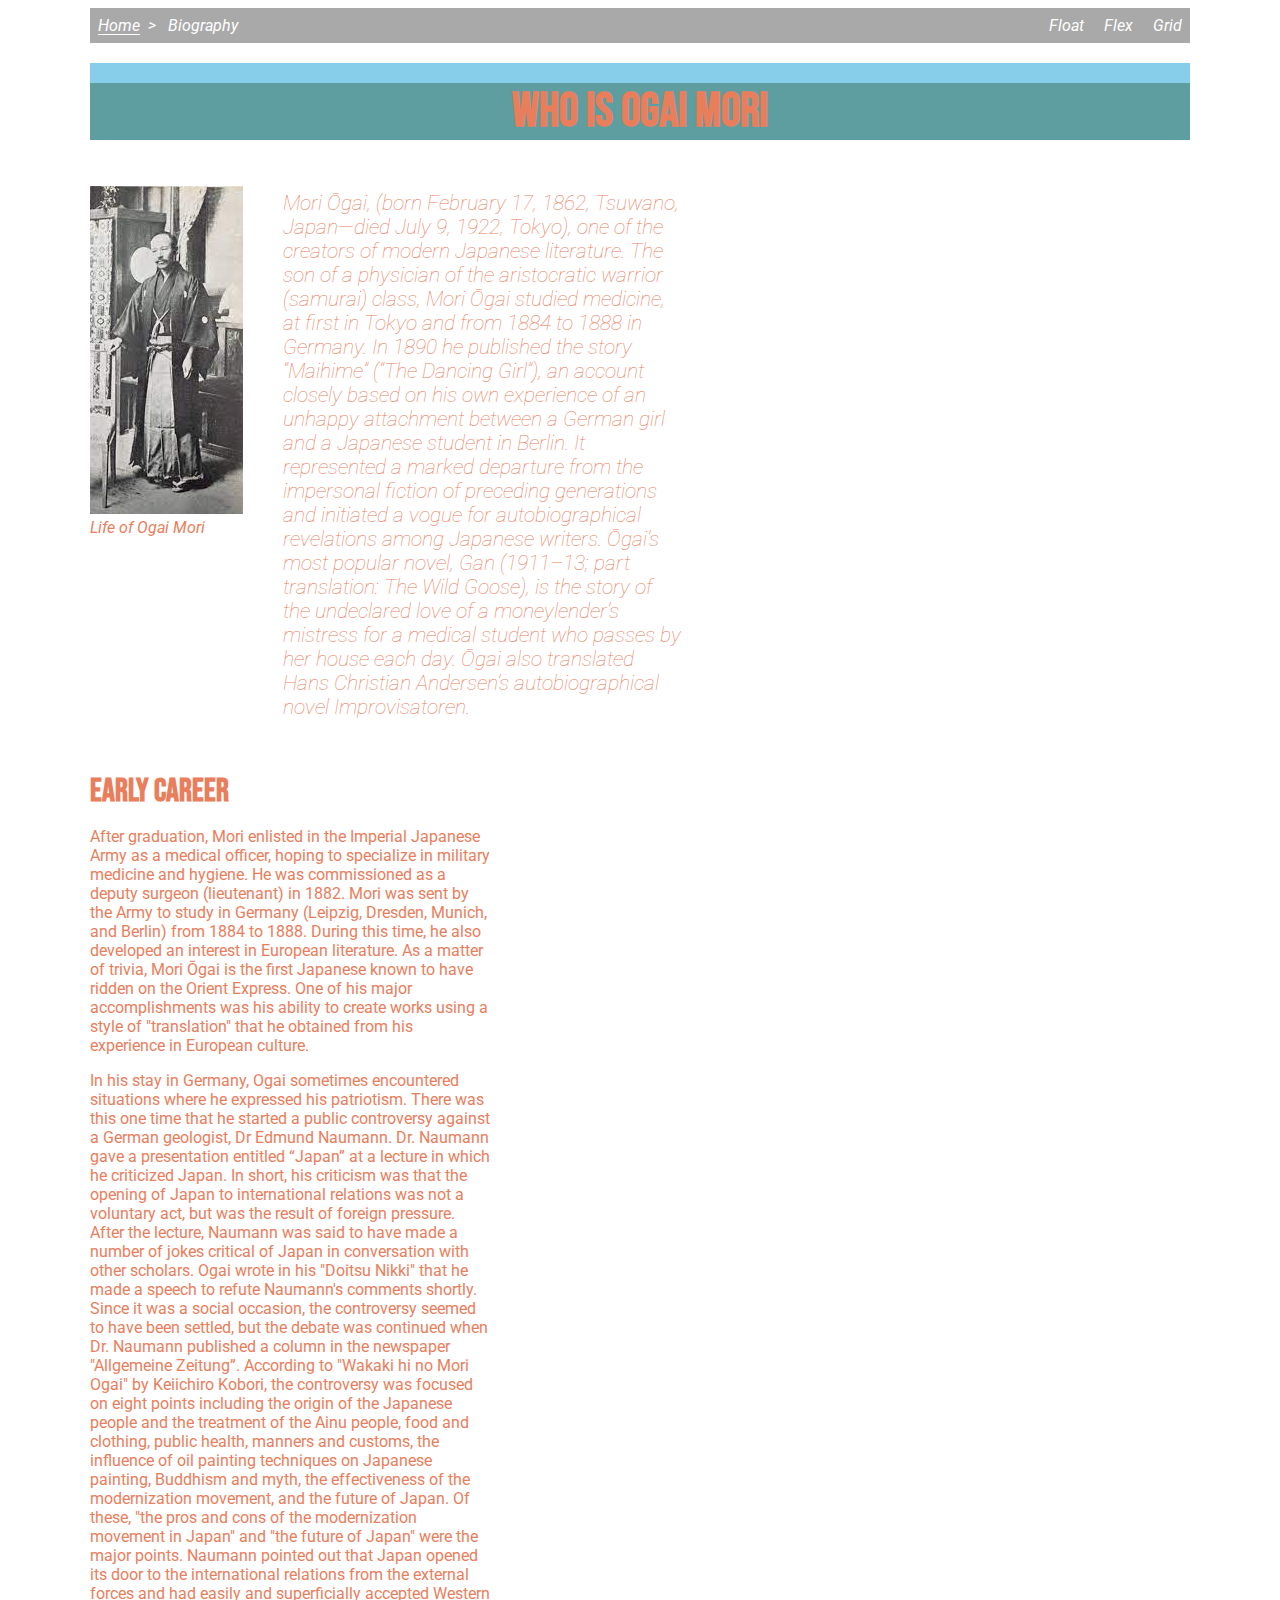
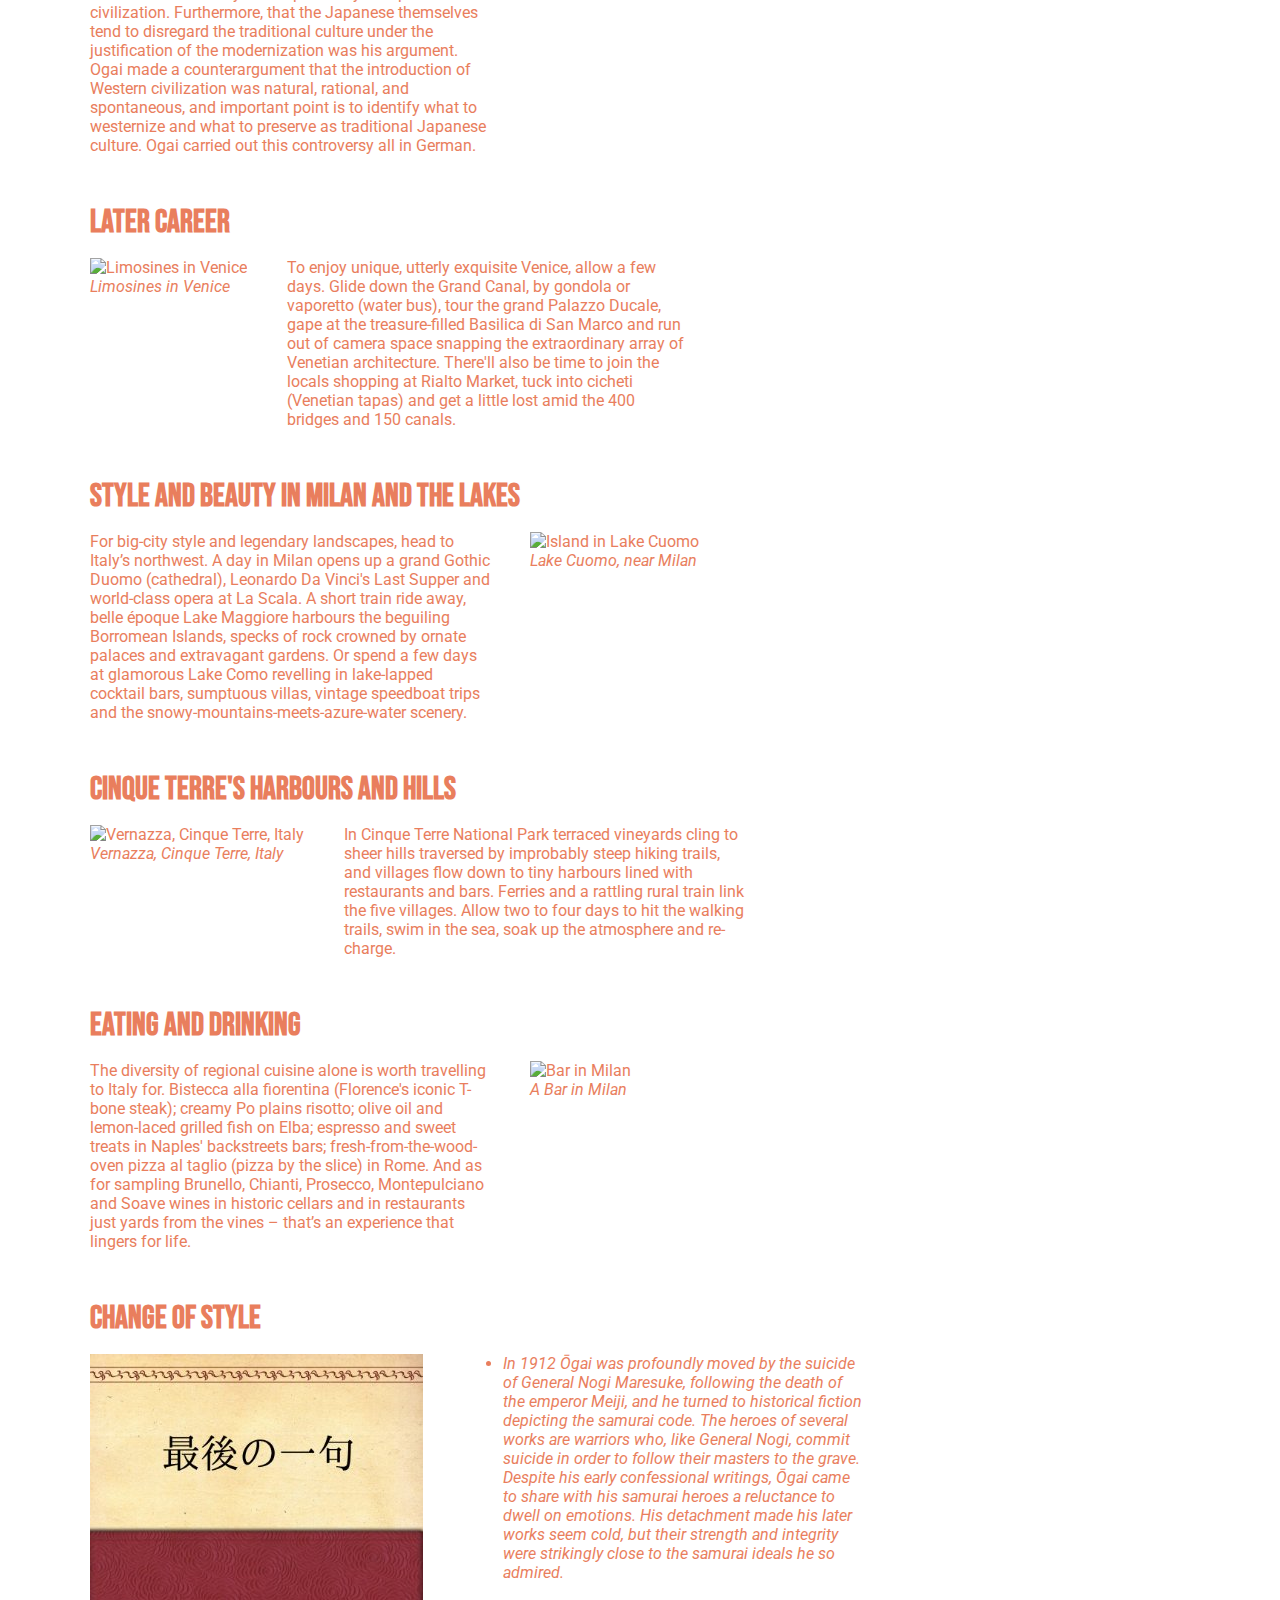
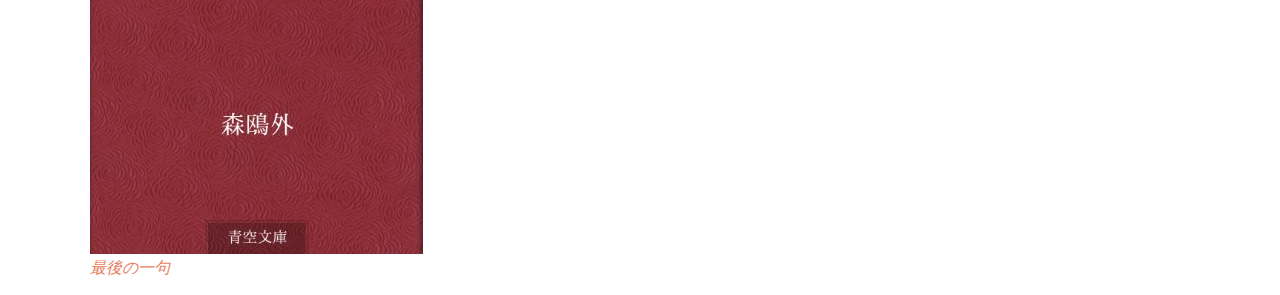
==== bio.html @ 58d96817 "1" ====
<!DOCTYPE html>
<html lang="en">
  <head>
    <meta charset="UTF-8" />
    <title>Ogai Mori Biography</title>
    <link
      href="https://fonts.googleapis.com/css2?family=Bebas+Neue&family=Roboto:ital,wght@0,300;0,700;1,100;1,300&display=swap"
      rel="stylesheet"
    />
    <link rel="stylesheet" href="bio.css" />
  </head>

  <body>
    <div class="content-wrapper">
      <nav class="navbar" role="navigation" aria-label="main menu">
        <ol
          class="breadcrumbs"
          role="breadcrumb"
          aria-label="breadcrumb navigation"
        >
          <li><a href="index.html">Home</a></li>
          <li>Biography</li>
        </ol>

        <ul class="main_nav" role="main_nav" aria-label="main navigation">
          <li><a href="float.html">Float</a></li>
          <li><a href="bio.html">Flex</a></li>
          <li><a href="grid.html">Grid</a></li>
        </ul>
      </nav>

      <header>
        <h1>Who is Ogai Mori</h1>
      </header>

      <main>
        <!-- this is the main content of the article -->
        <section class="intro" role="intro" aria-label="Introduction">
          <figure>
            <img
              class="sectionImage"
              src="images.jpg"
              alt="Life of Ogai Mori"
            />
            <figcaption>Life of Ogai Mori</figcaption>
          </figure>
          <div class="text">
            <p>
              Mori Ōgai, (born February 17, 1862, Tsuwano, Japan—died July 9, 1922, Tokyo), one of the creators of modern Japanese literature.
              The son of a physician of the aristocratic warrior (samurai) class, Mori Ōgai studied medicine, at first in Tokyo and from 1884
              to 1888 in Germany. In 1890 he published the story “Maihime” (“The Dancing Girl”), an account closely based on his own experience
              of an unhappy attachment between a German girl and a Japanese student in Berlin. It represented a marked departure from the 
              impersonal fiction of preceding generations and initiated a vogue for autobiographical revelations among Japanese writers. Ōgai’s 
              most popular novel, Gan (1911–13; part translation: The Wild Goose), is the story of the undeclared love of a moneylender’s 
              mistress for a medical student who passes by her house each day. Ōgai also translated Hans Christian Andersen’s autobiographical
              novel Improvisatoren.
            </p>
          </div>
        </section>
        <section class="early">
          <h3>Early Career</h3>
          <div class="text">
            
            <p>
              After graduation, Mori enlisted in the Imperial Japanese Army as a medical officer, hoping to specialize in military medicine and 
              hygiene. He was commissioned as a deputy surgeon (lieutenant) in 1882. Mori was sent by the Army to study in Germany (Leipzig, 
              Dresden, Munich, and Berlin) from 1884 to 1888. During this time, he also developed an interest in European literature. As a matter 
              of trivia, Mori Ōgai is the first Japanese known to have ridden on the Orient Express. One of his major accomplishments was his ability 
              to create works using a style of "translation" that he obtained from his experience in European culture.
            </p>

            <p>
              In his stay in Germany, Ogai sometimes encountered situations where he expressed his patriotism. There was this one time that he started 
              a public controversy against a German geologist, Dr Edmund Naumann. Dr. Naumann gave a presentation entitled “Japan” at a lecture in which 
              he criticized Japan. In short, his criticism was that the opening of Japan to international relations was not a voluntary act, but was the 
              result of foreign pressure. After the lecture, Naumann was said to have made a number of jokes critical of Japan in conversation with other 
              scholars. Ogai wrote in his "Doitsu Nikki" that he made a speech to refute Naumann's comments shortly. Since it was a social occasion, the 
              controversy seemed to have been settled, but the debate was continued when Dr. Naumann published a column in the newspaper "Allgemeine Zeitung”. 
              According to "Wakaki hi no Mori Ogai" by Keiichiro Kobori, the controversy was focused on eight points including the origin of the Japanese 
              people and the treatment of the Ainu people, food and clothing, public health, manners and customs, the influence of oil painting techniques 
              on Japanese painting, Buddhism and myth, the effectiveness of the modernization movement, and the future of Japan. Of these, "the pros and cons
              of the modernization movement in Japan" and "the future of Japan" were the major points. Naumann pointed out that Japan opened its door to the 
              international relations from the external forces and had easily and superficially accepted Western civilization. Furthermore, that the Japanese 
              themselves tend to disregard the traditional culture under the justification of the modernization was his argument. Ogai made a counterargument 
              that the introduction of Western civilization was natural, rational, and spontaneous, and important point is to identify what to westernize and 
              what to preserve as traditional Japanese culture. Ogai carried out this controversy all in German.
            </p>
          </div>
        </section>
        <section class="later">
          <h3>Later Career</h3>
          <figure>
            <img src="images/IMG_1944.jpg" alt="Limosines in Venice" />
            <figcaption>Limosines in Venice</figcaption>
          </figure>
          <div class="text">
            <p>
              To enjoy unique, utterly exquisite Venice, allow a few days. Glide
              down the Grand Canal, by gondola or vaporetto (water bus), tour
              the grand Palazzo Ducale, gape at the treasure-filled Basilica di
              San Marco and run out of camera space snapping the extraordinary
              array of Venetian architecture. There'll also be time to join the
              locals shopping at Rialto Market, tuck into cicheti (Venetian
              tapas) and get a little lost amid the 400 bridges and 150 canals.
            </p>
          </div>
        </section>
        <section class="milan">
          <h3>Style and beauty in Milan and the Lakes</h3>
          <div class="text">
            <p>
              For big-city style and legendary landscapes, head to Italy’s
              northwest. A day in Milan opens up a grand Gothic Duomo
              (cathedral), Leonardo Da Vinci's Last Supper and world-class opera
              at La Scala. A short train ride away, belle époque Lake Maggiore
              harbours the beguiling Borromean Islands, specks of rock crowned
              by ornate palaces and extravagant gardens. Or spend a few days at
              glamorous Lake Como revelling in lake-lapped cocktail bars,
              sumptuous villas, vintage speedboat trips and the
              snowy-mountains-meets-azure-water scenery.
            </p>
          </div>
          <figure>
            <img src="images/IMG_0299.jpg" alt="Island in Lake Cuomo" />
            <figcaption>Lake Cuomo, near Milan</figcaption>
          </figure>
        </section>
        <section class="cinqueterre">
          <h3>Cinque Terre's harbours and hills</h3>
          <figure>
            <img
              src="images/IMG_0920.jpg"
              alt="Vernazza, Cinque Terre, Italy"
            />
            <figcaption>Vernazza, Cinque Terre, Italy</figcaption>
          </figure>
          <div class="text">
            <p>
              In Cinque Terre National Park terraced vineyards cling to sheer
              hills traversed by improbably steep hiking trails, and villages
              flow down to tiny harbours lined with restaurants and bars.
              Ferries and a rattling rural train link the five villages. Allow
              two to four days to hit the walking trails, swim in the sea, soak
              up the atmosphere and re-charge.
            </p>
          </div>
        </section>
        <section class="eatdrink">
          <h3>Eating and drinking</h3>
          <div class="text">
            <p>
              The diversity of regional cuisine alone is worth travelling to
              Italy for. Bistecca alla fiorentina (Florence's iconic T-bone
              steak); creamy Po plains risotto; olive oil and lemon-laced
              grilled fish on Elba; espresso and sweet treats in Naples'
              backstreets bars; fresh-from-the-wood-oven pizza al taglio (pizza
              by the slice) in Rome. And as for sampling Brunello, Chianti,
              Prosecco, Montepulciano and Soave wines in historic cellars and in
              restaurants just yards from the vines – that’s an experience that
              lingers for life.
            </p>
          </div>
          <figure>
            <img src="images/IMG_0519.jpg" alt="Bar in Milan" />
            <figcaption>A Bar in Milan</figcaption>
          </figure>
        </section>
        <section class="tips">
          <h3>Change of Style</h3>
          <figure>
            <img
              src="51R4cmegovL.jpg"
              alt="最後の一句"
            />
            <figcaption>最後の一句</figcaption>
          </figure>
          <div class="text">
            <ul>
              <li>
                In 1912 Ōgai was profoundly moved by the suicide of General Nogi
                Maresuke, following the death of the emperor Meiji, and he turned 
                to historical fiction depicting the samurai code. The heroes of 
                several works are warriors who, like General Nogi, commit suicide 
                in order to follow their masters to the grave. Despite his early 
                confessional writings, Ōgai came to share with his samurai heroes 
                a reluctance to dwell on emotions. His detachment made his later 
                works seem cold, but their strength and integrity were strikingly 
                close to the samurai ideals he so admired.
              </li>
            </ul>
          </div>
        </section>
      </main>
  
    </div>
  </body>
</html>
---- bio.css ----
body {
    color: hsl(14, 76%, 64%);
    font-size: 16px;
    font-family: "Roboto", sans-serif;
    font-style: light;
  }
  
  .content-wrapper {
    margin-right: auto;
    margin-left: auto;
    max-width: 1100px;
  }
  
  /* Top navigation bar */
  
  .navbar {
    display: block;
    width: 100%;
    padding: 0;
    background-color: darkgray;
    text-align: right;
  }
  
  /* Breadcrumb Menu */
  
  .breadcrumbs {
    color: white;
    font-style: italic;
    display: inline-block;
    float: left;
    padding: 0;
    margin-left: 0.5rem;
    margin-top: 0.5rem;
    margin-bottom: 0.5rem;
  }
  
  .breadcrumbs li {
    display: inline-block;
  }
  
  .breadcrumbs li::after {
    content: ">";
    padding: 0 0.5em;
  }
  
  .breadcrumbs li:last-child::after {
    content: "";
  }
  
  .breadcrumbs a {
    color: white;
    text-underline-offset: 3px;
  }
  
  .breadcrumbs a:hover {
    text-decoration: underline;
    text-decoration-color: yellow;
    text-decoration-thickness: 1.1em;
    text-underline-offset: -0.9em;
    text-decoration-skip-ink: none;
  }
  
  /* main navigation menu */
  
  .main_nav {
    padding: 0;
    margin-top: 0.5rem;
    margin-bottom: 0.5rem;
  }
  
  .main_nav li {
    display: inline-block;
    margin: 0.5rem;
  }
  
  .main_nav a {
    text-decoration: none;
    color: white;
  }
  
  .main_nav a:hover {
    text-decoration: underline;
    text-decoration-color: orange;
    text-decoration-thickness: 3px;
    text-underline-offset: 6px;
  }
  
  header {
    clear: both;
    text-align: center;
    display: block;
    width: 100%;
    float: left;
    margin-bottom: 30px;
    background-color: skyblue;
    display: flex;
    flex-direction: column;
  }
  
  h1 {
    /*Heading for the entire article*/
    background-color: cadetblue;
    font-size: 3rem;
    font-family: "Bebas Neue", sans-serif;
    margin: 0;
    margin-top: 20px;
  }
  
  .byline {
    background-color: seagreen;
    font-family: "Bebas Neue", sans-serif;
    font-size: 1.2rem;
  }
  
  .author {
    display: inline;
  }
  
  .author-title {
    display: inline;
  }
  
  .byline .separator {
    display: inline;
  }
  
  main {
  }
  
  section {
    clear: both;
  }
  
  h3 {
    font-family: "Bebas Neue", sans-serif;
    font-size: 2rem;
    display: block;
    float: left;
    width: 100%;
    margin-bottom: 0px;
  }
  
  figure {
    float: left;
    display: inline-block;
    margin-left: 0;
  }
  
  img {
  }
  
  figcaption {
    font-style: italic;
  }
  
  .text {
    max-width: 400px;
    float: left;
    display: inline-block;
  }
  
  .intro p {
    font-weight: 100;
    font-style: italic;
    font-size: 1.3em;
  }
  
  .early .text {
    margin-right: 40px;
  }
  
  .milan .text {
    margin-right: 40px;
  }
  
  .eatdrink .text {
    margin-right: 40px;
  }
  
  ul {
    font-style: italic;
  }
  
  li {
    margin-bottom: 20px;
  }
  
  footer {
    background-color: lightgray;
    color: white;
    clear: both;
    text-align: center;
    padding-top: 0.5rem;
    padding-bottom: 0.5rem;
  }
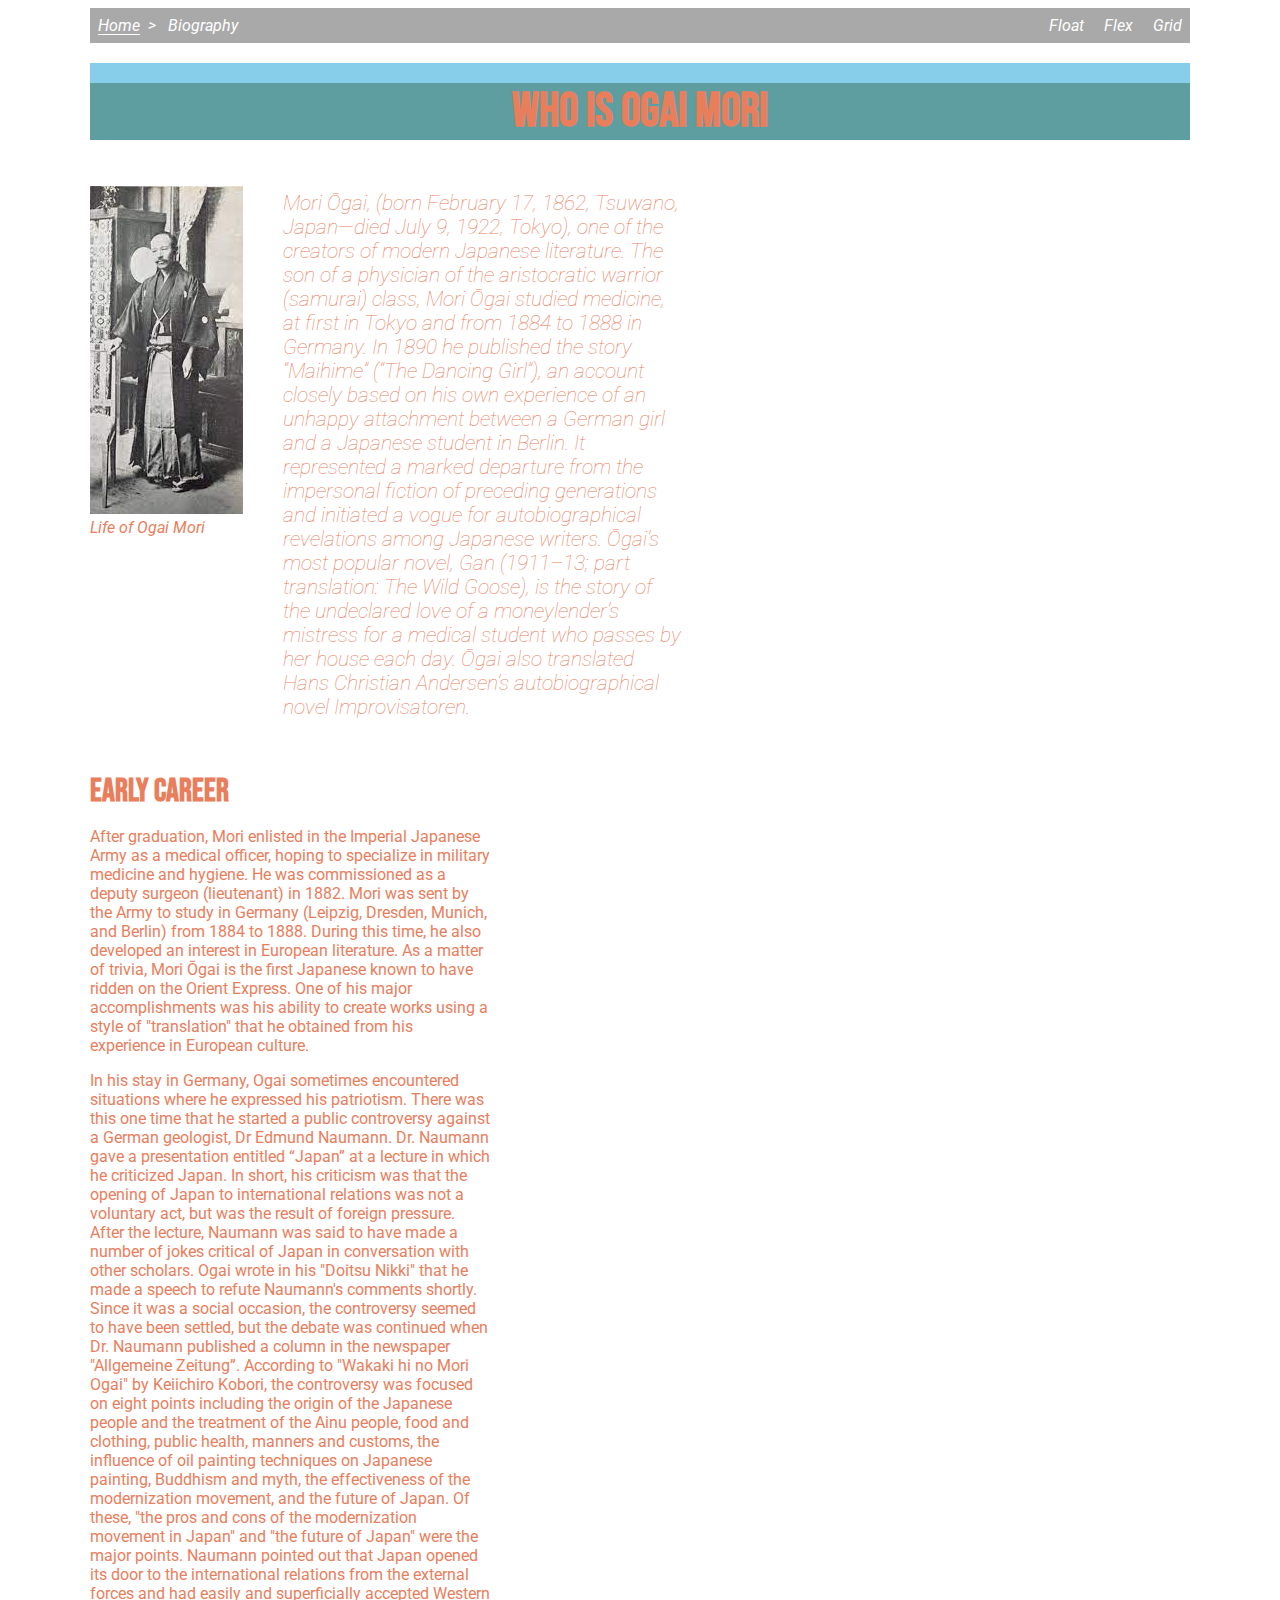
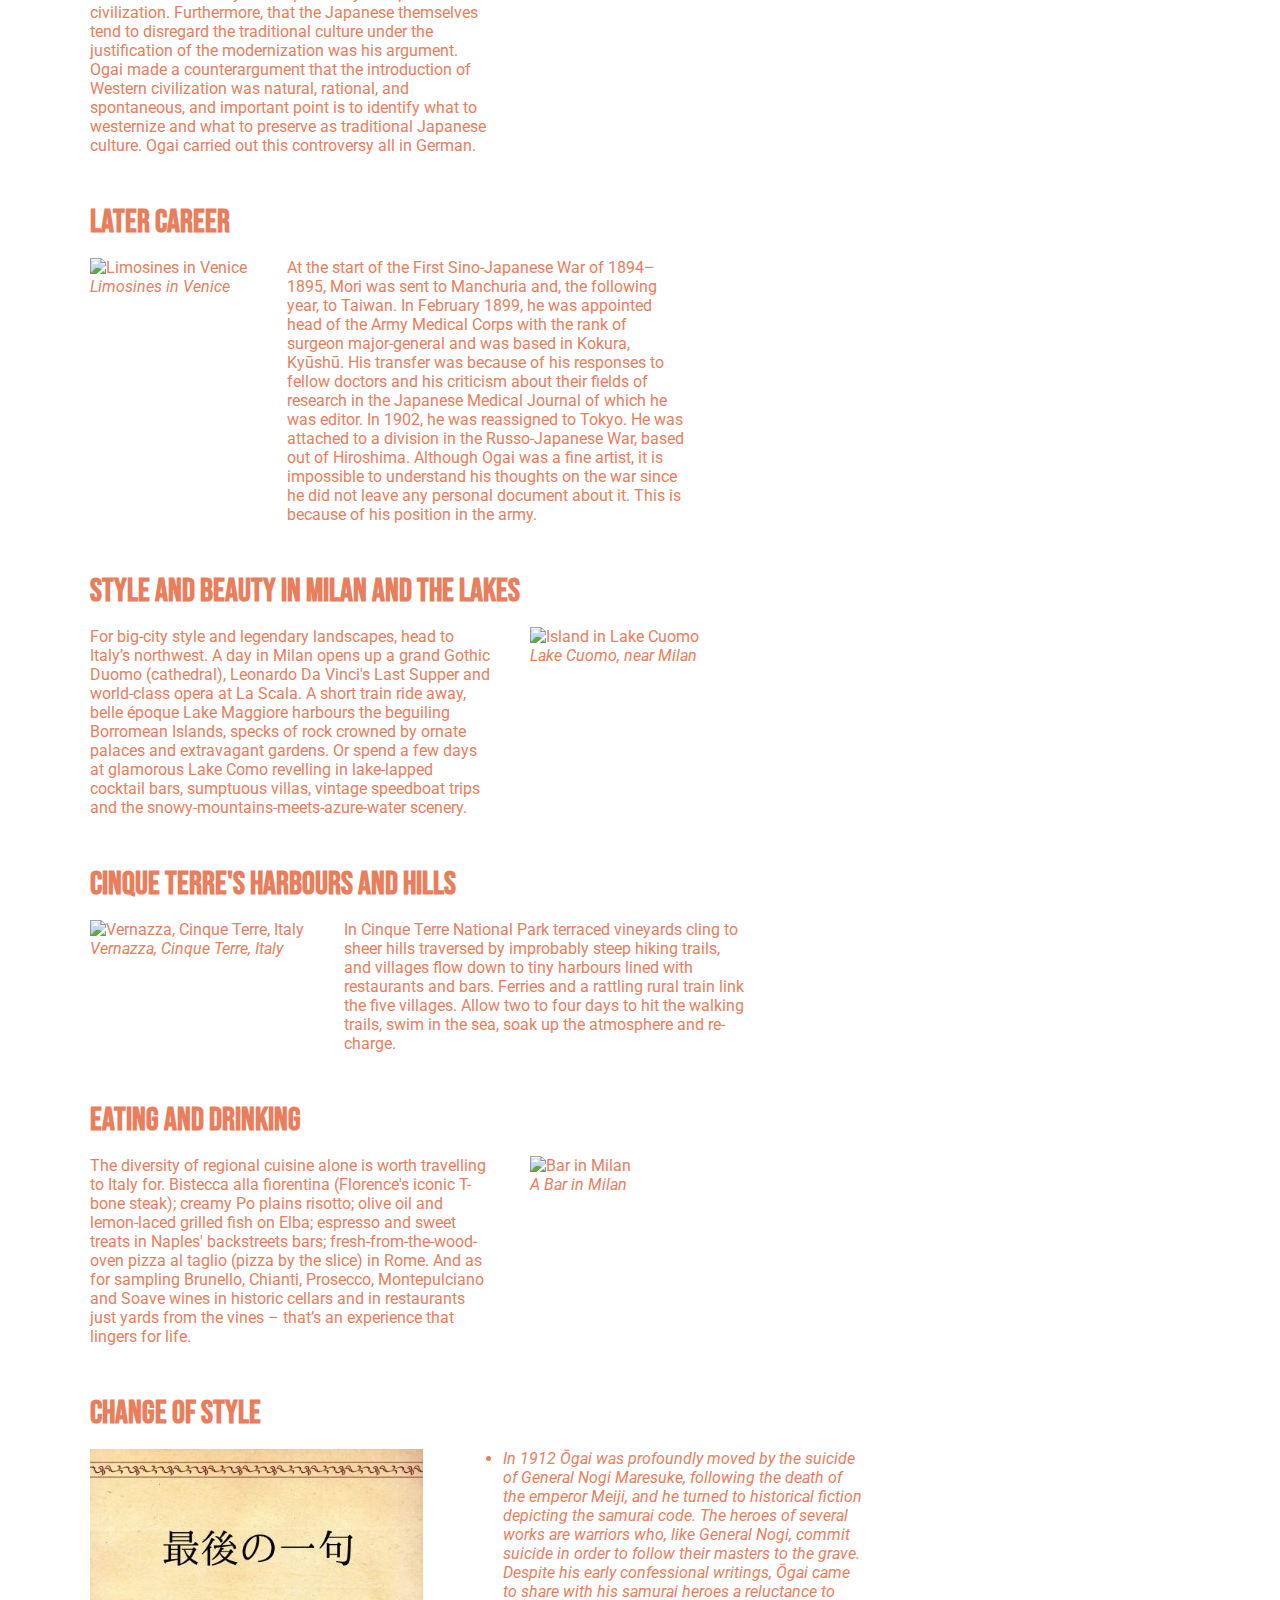
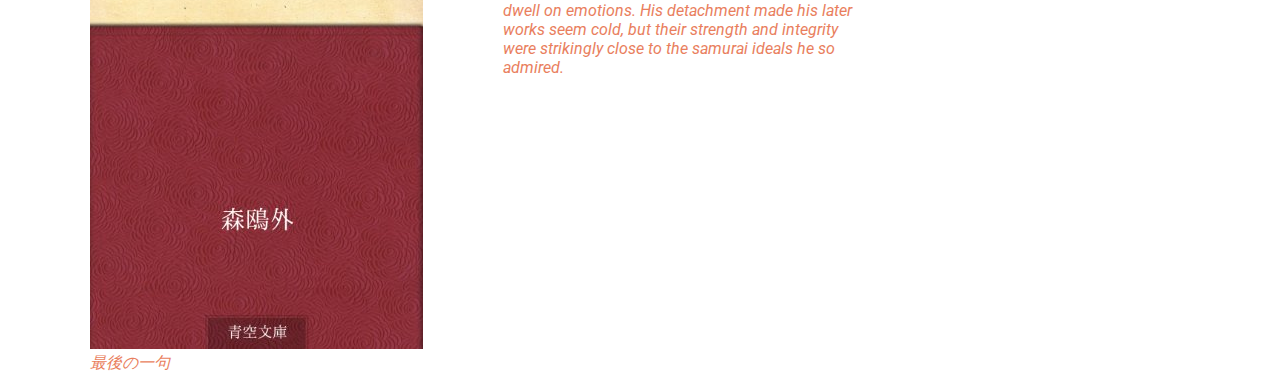
==== commit 1c57bbe2: "11" ====
--- a/bio.html
+++ b/bio.html
@@ -95,13 +95,12 @@
           </figure>
           <div class="text">
             <p>
-              To enjoy unique, utterly exquisite Venice, allow a few days. Glide
-              down the Grand Canal, by gondola or vaporetto (water bus), tour
-              the grand Palazzo Ducale, gape at the treasure-filled Basilica di
-              San Marco and run out of camera space snapping the extraordinary
-              array of Venetian architecture. There'll also be time to join the
-              locals shopping at Rialto Market, tuck into cicheti (Venetian
-              tapas) and get a little lost amid the 400 bridges and 150 canals.
+              At the start of the First Sino-Japanese War of 1894–1895, Mori was sent to Manchuria and, the following year, to Taiwan. In February 1899, he 
+              was appointed head of the Army Medical Corps with the rank of surgeon major-general and was based in Kokura, Kyūshū. His transfer was because 
+              of his responses to fellow doctors and his criticism about their fields of research in the Japanese Medical Journal of which he was editor. 
+              In 1902, he was reassigned to Tokyo. He was attached to a division in the Russo-Japanese War, based out of Hiroshima. Although Ogai was a fine 
+              artist, it is impossible to understand his thoughts on the war since he did not leave any personal document about it. This is because of his 
+              position in the army.
             </p>
           </div>
         </section>
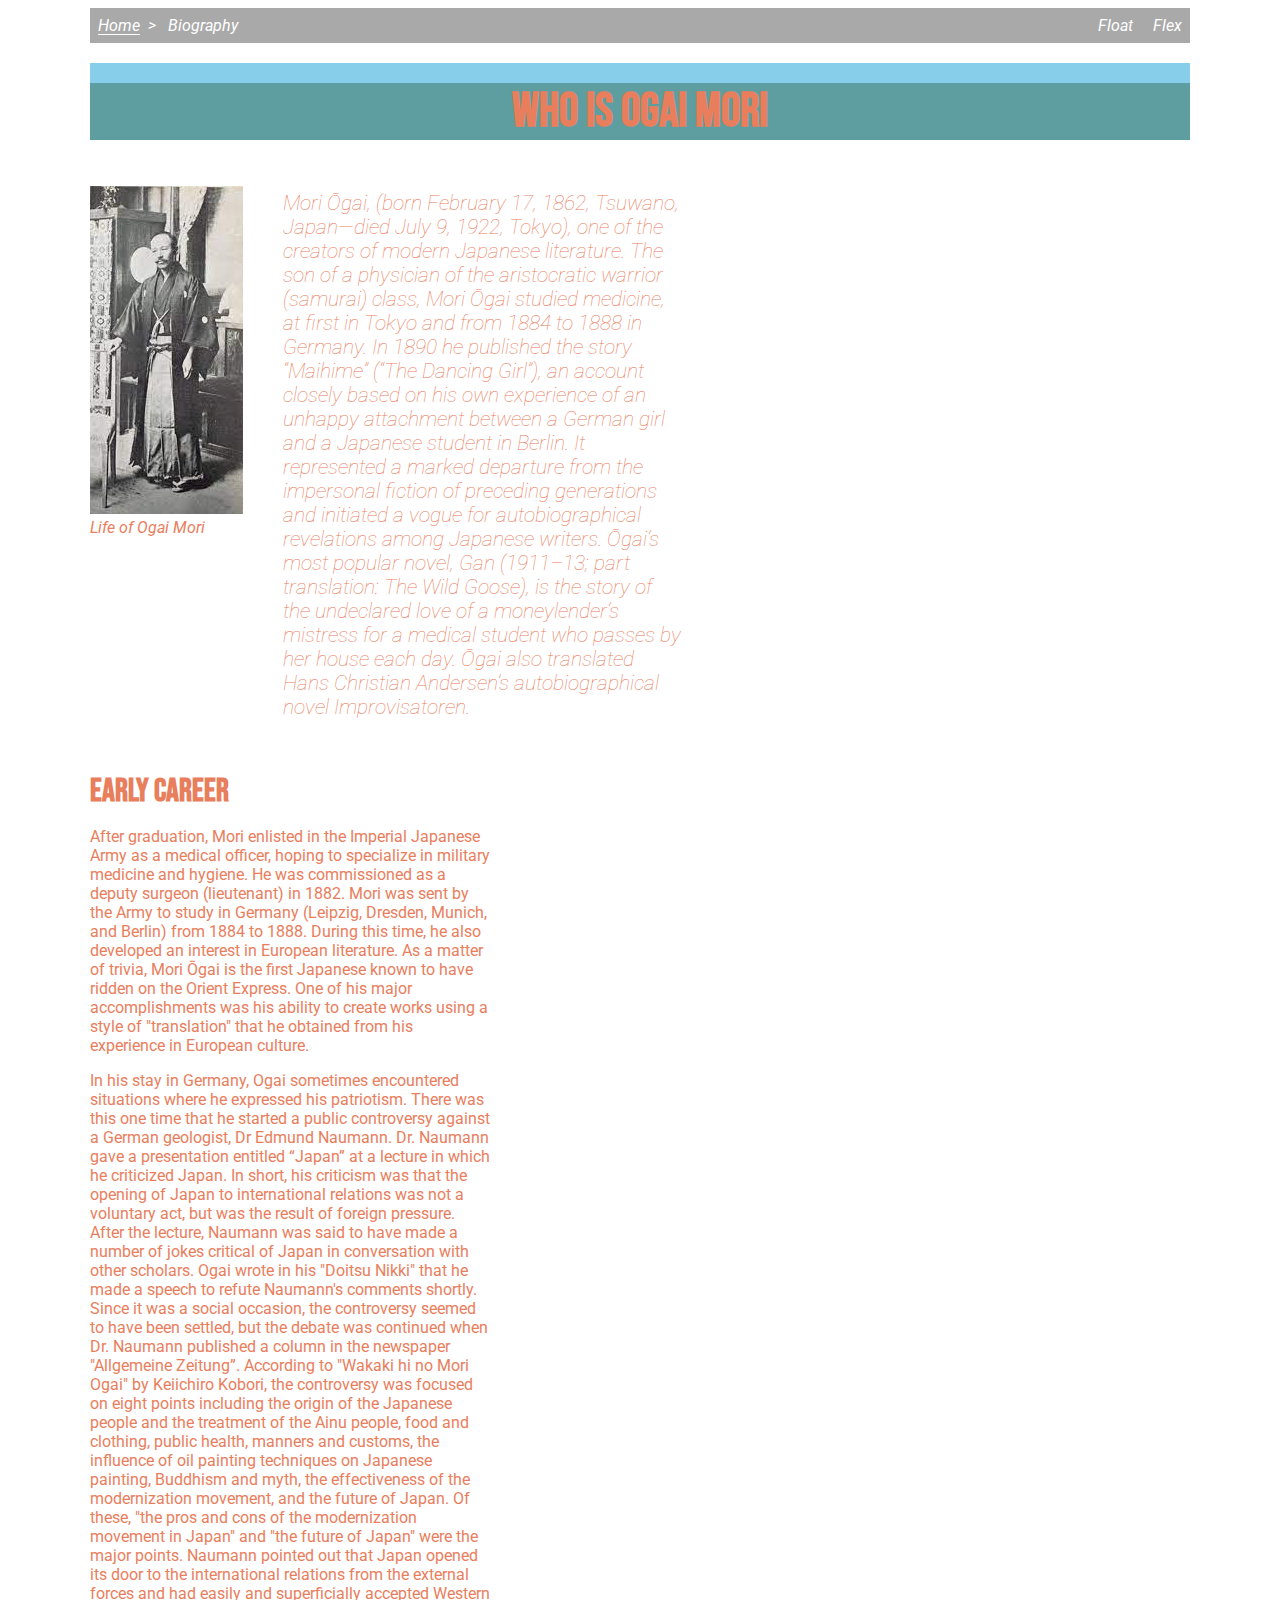
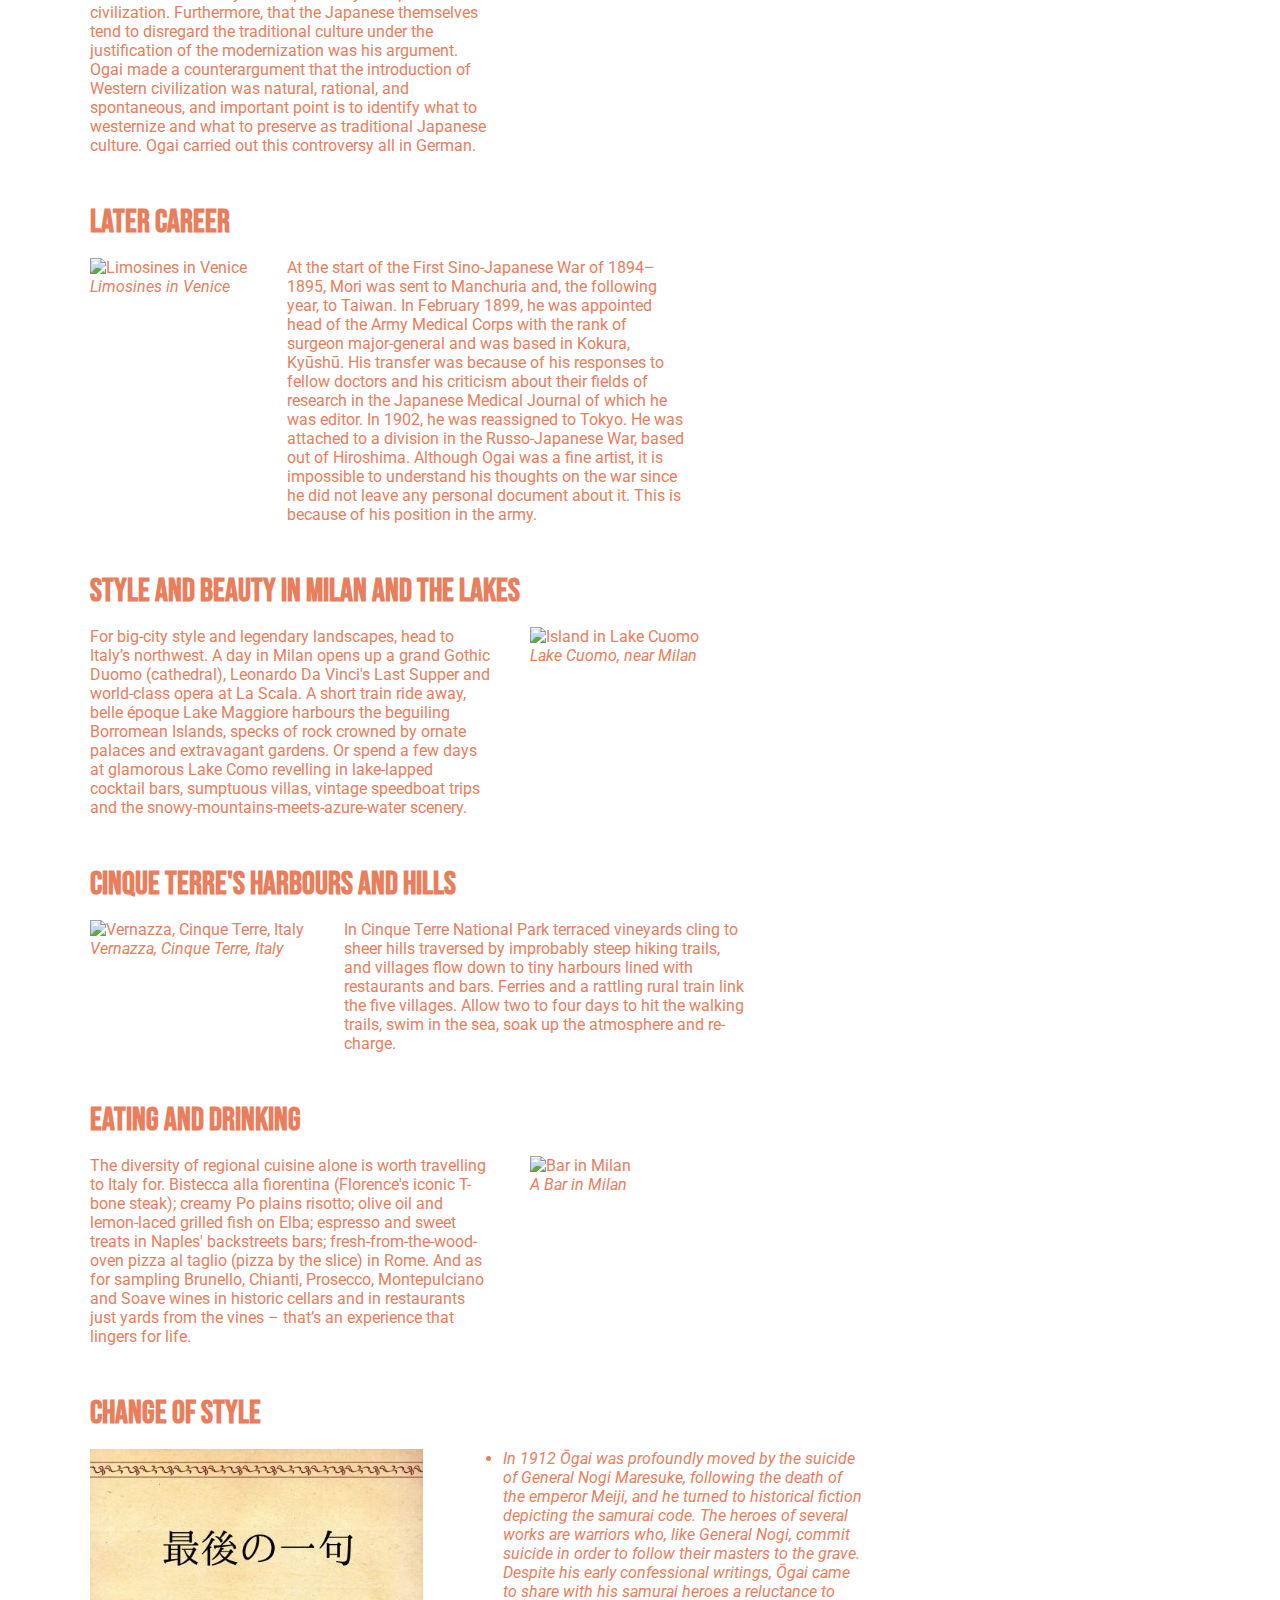
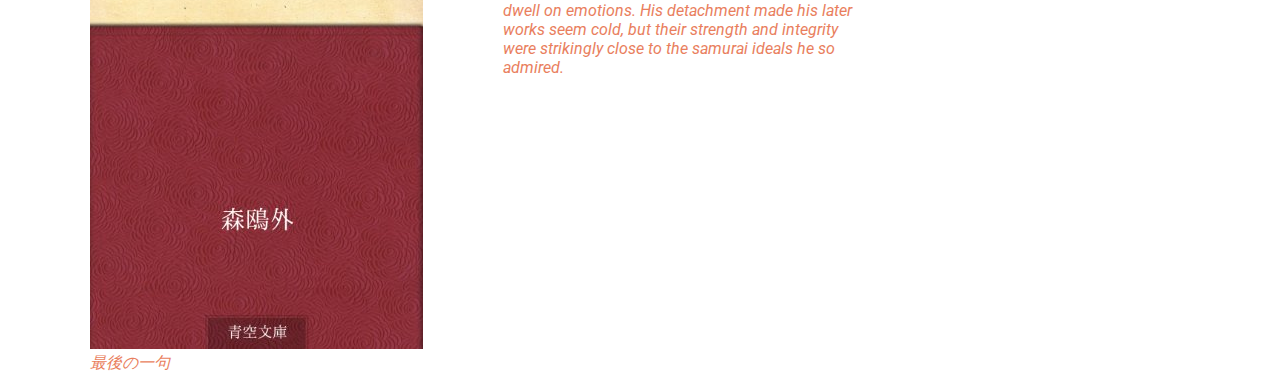
==== commit 7ce7ace0: "xx" ====
--- a/bio.html
+++ b/bio.html
@@ -25,7 +25,6 @@
         <ul class="main_nav" role="main_nav" aria-label="main navigation">
           <li><a href="float.html">Float</a></li>
           <li><a href="bio.html">Flex</a></li>
-          <li><a href="grid.html">Grid</a></li>
         </ul>
       </nav>
 
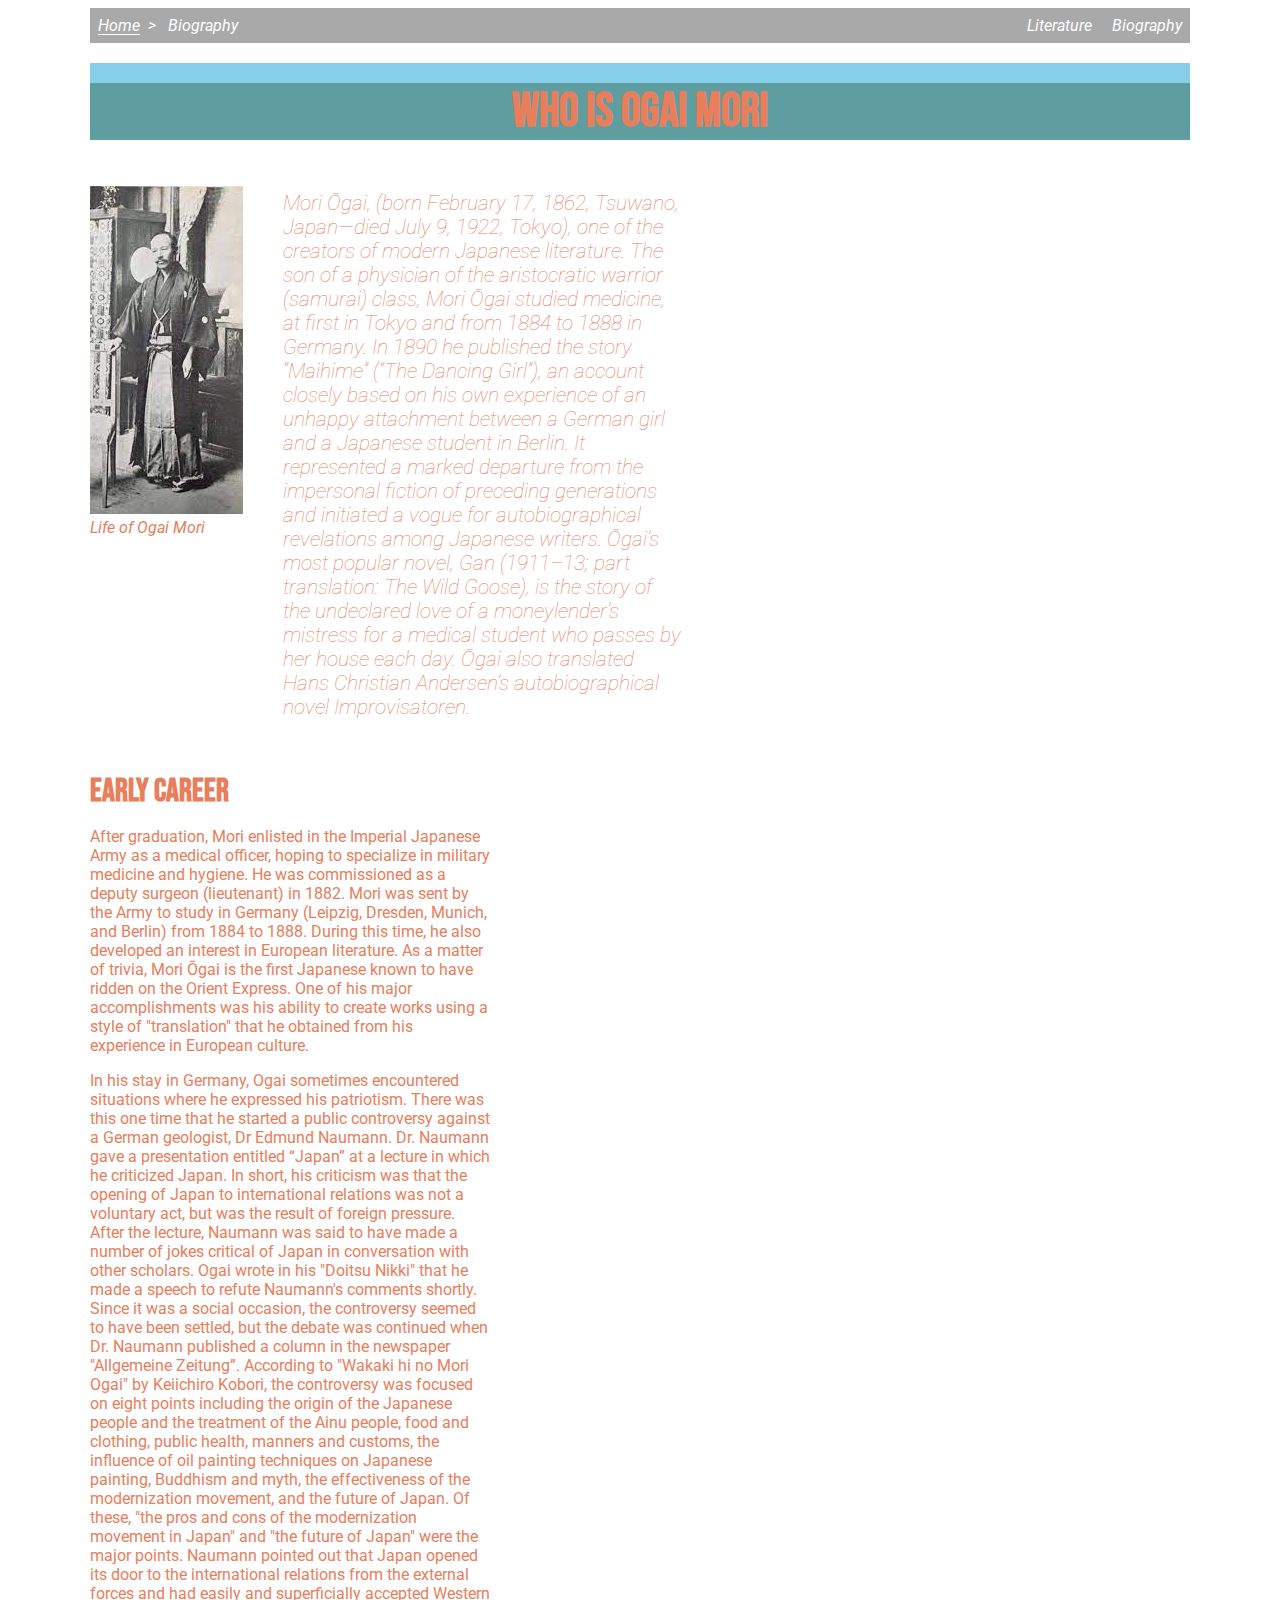
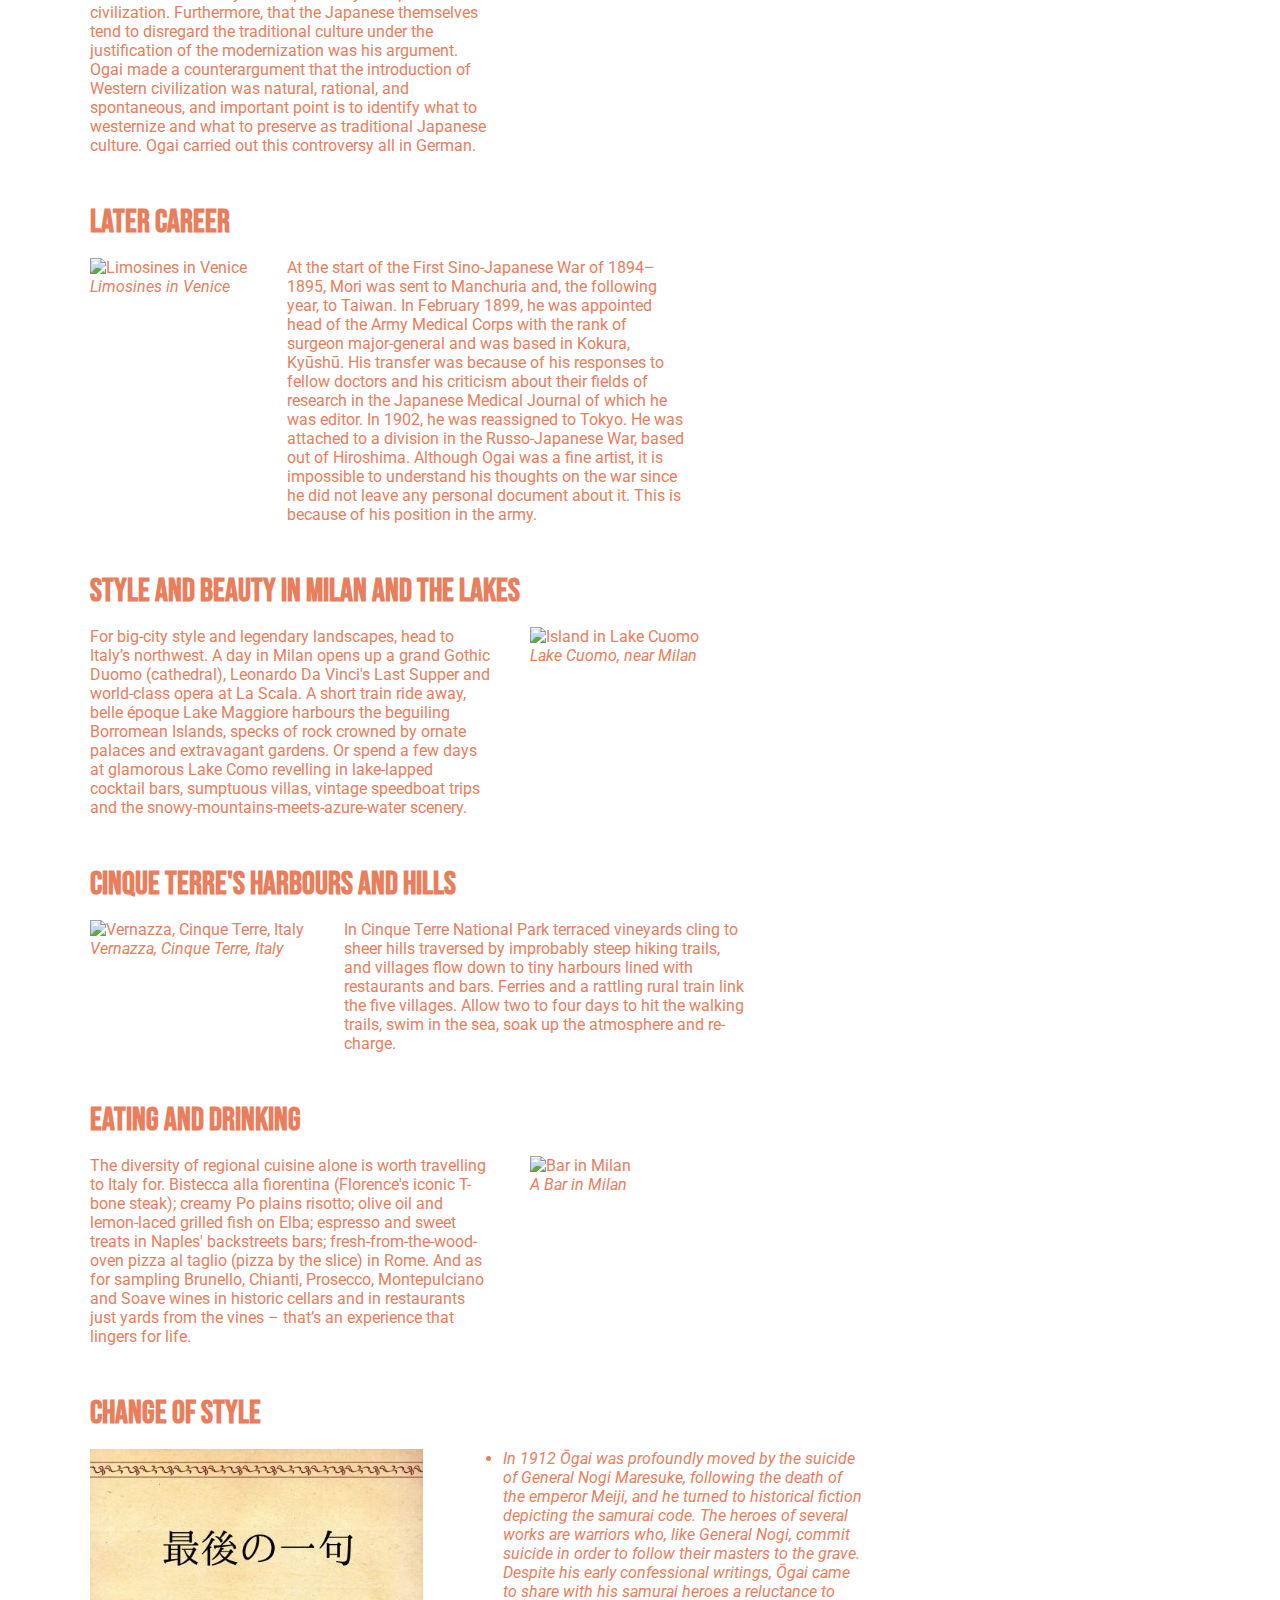
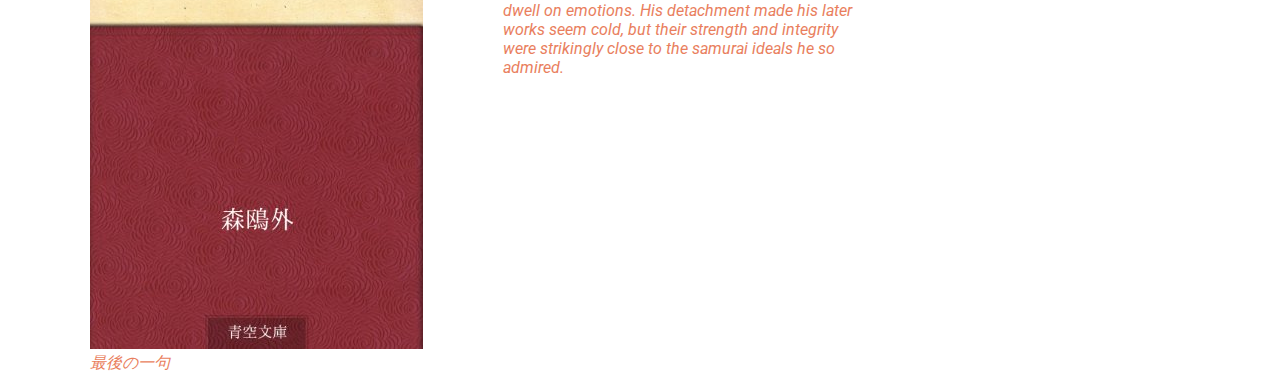
==== commit 86d11c92: "3" ====
--- a/bio.html
+++ b/bio.html
@@ -23,8 +23,8 @@
         </ol>
 
         <ul class="main_nav" role="main_nav" aria-label="main navigation">
-          <li><a href="float.html">Float</a></li>
-          <li><a href="bio.html">Flex</a></li>
+          <li><a href="lit.html">Literature</a></li>
+          <li><a href="bio.html">Biography</a></li>
         </ul>
       </nav>
 
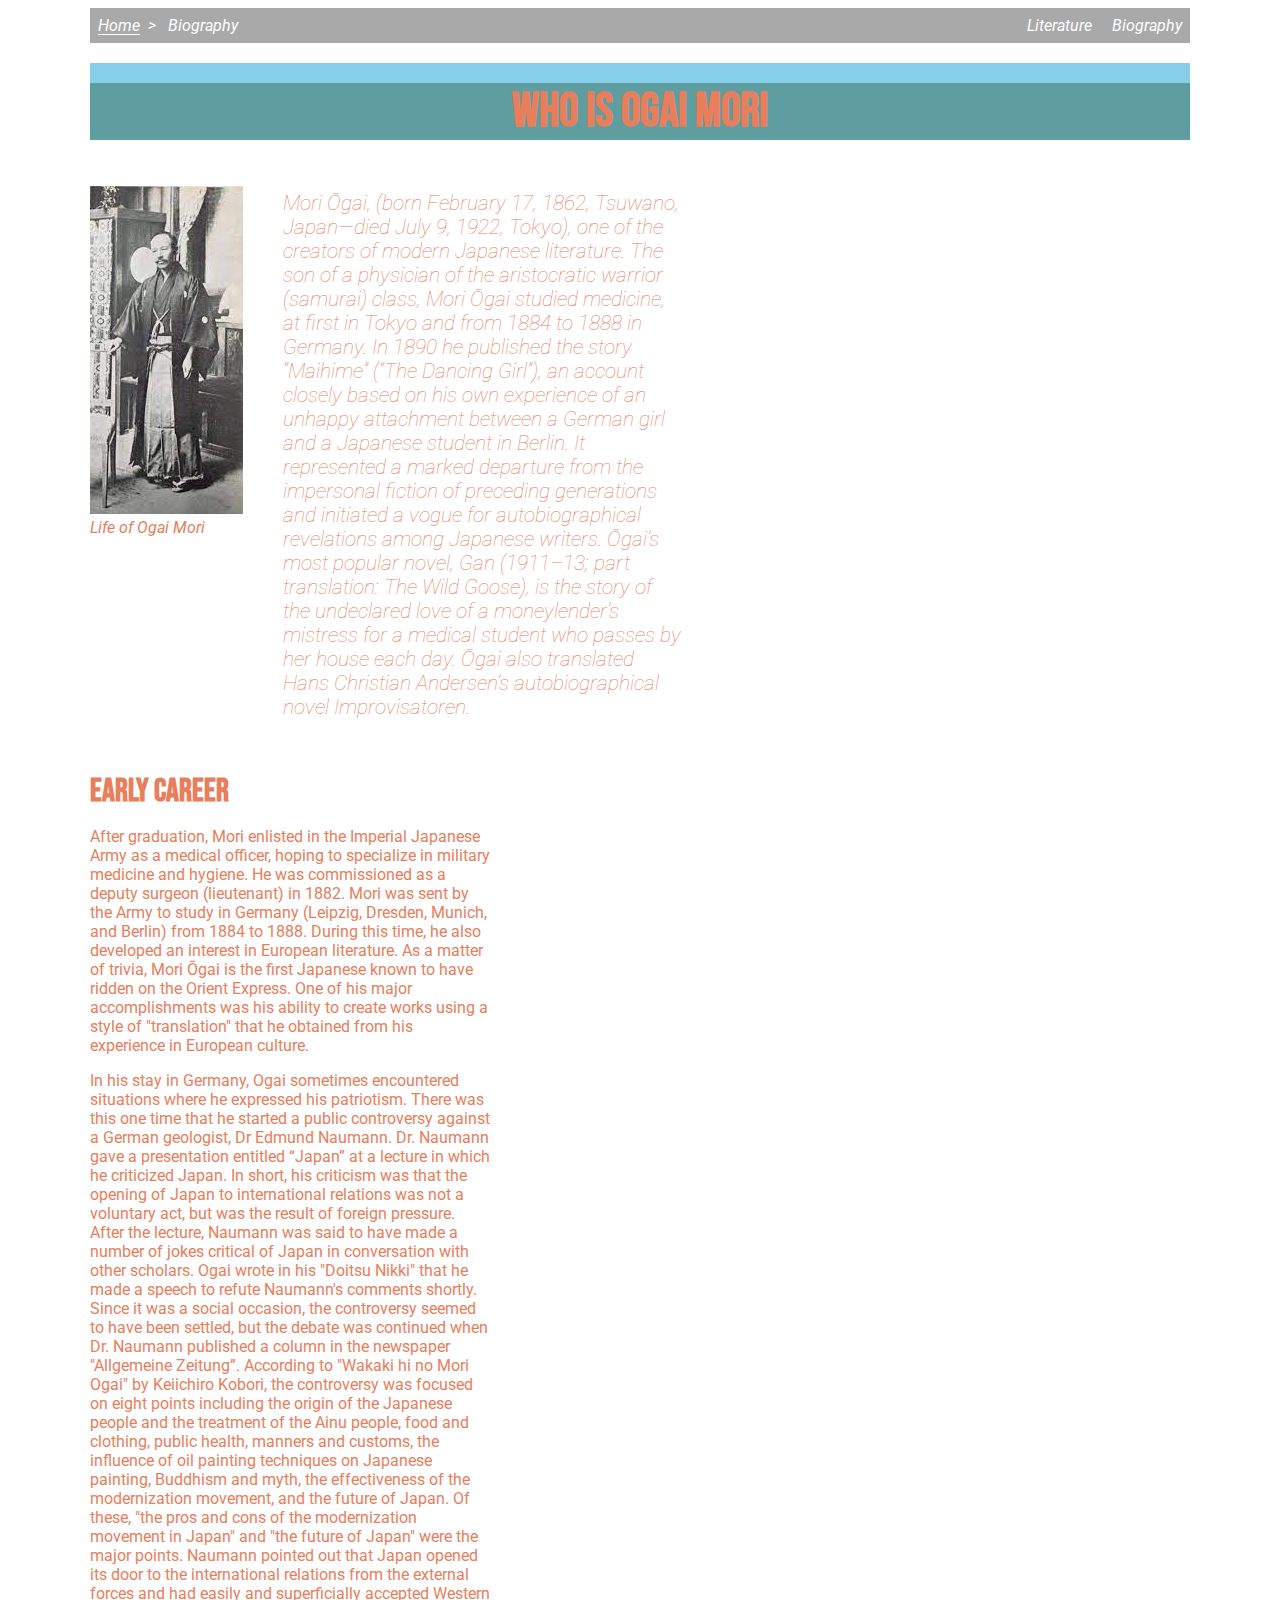
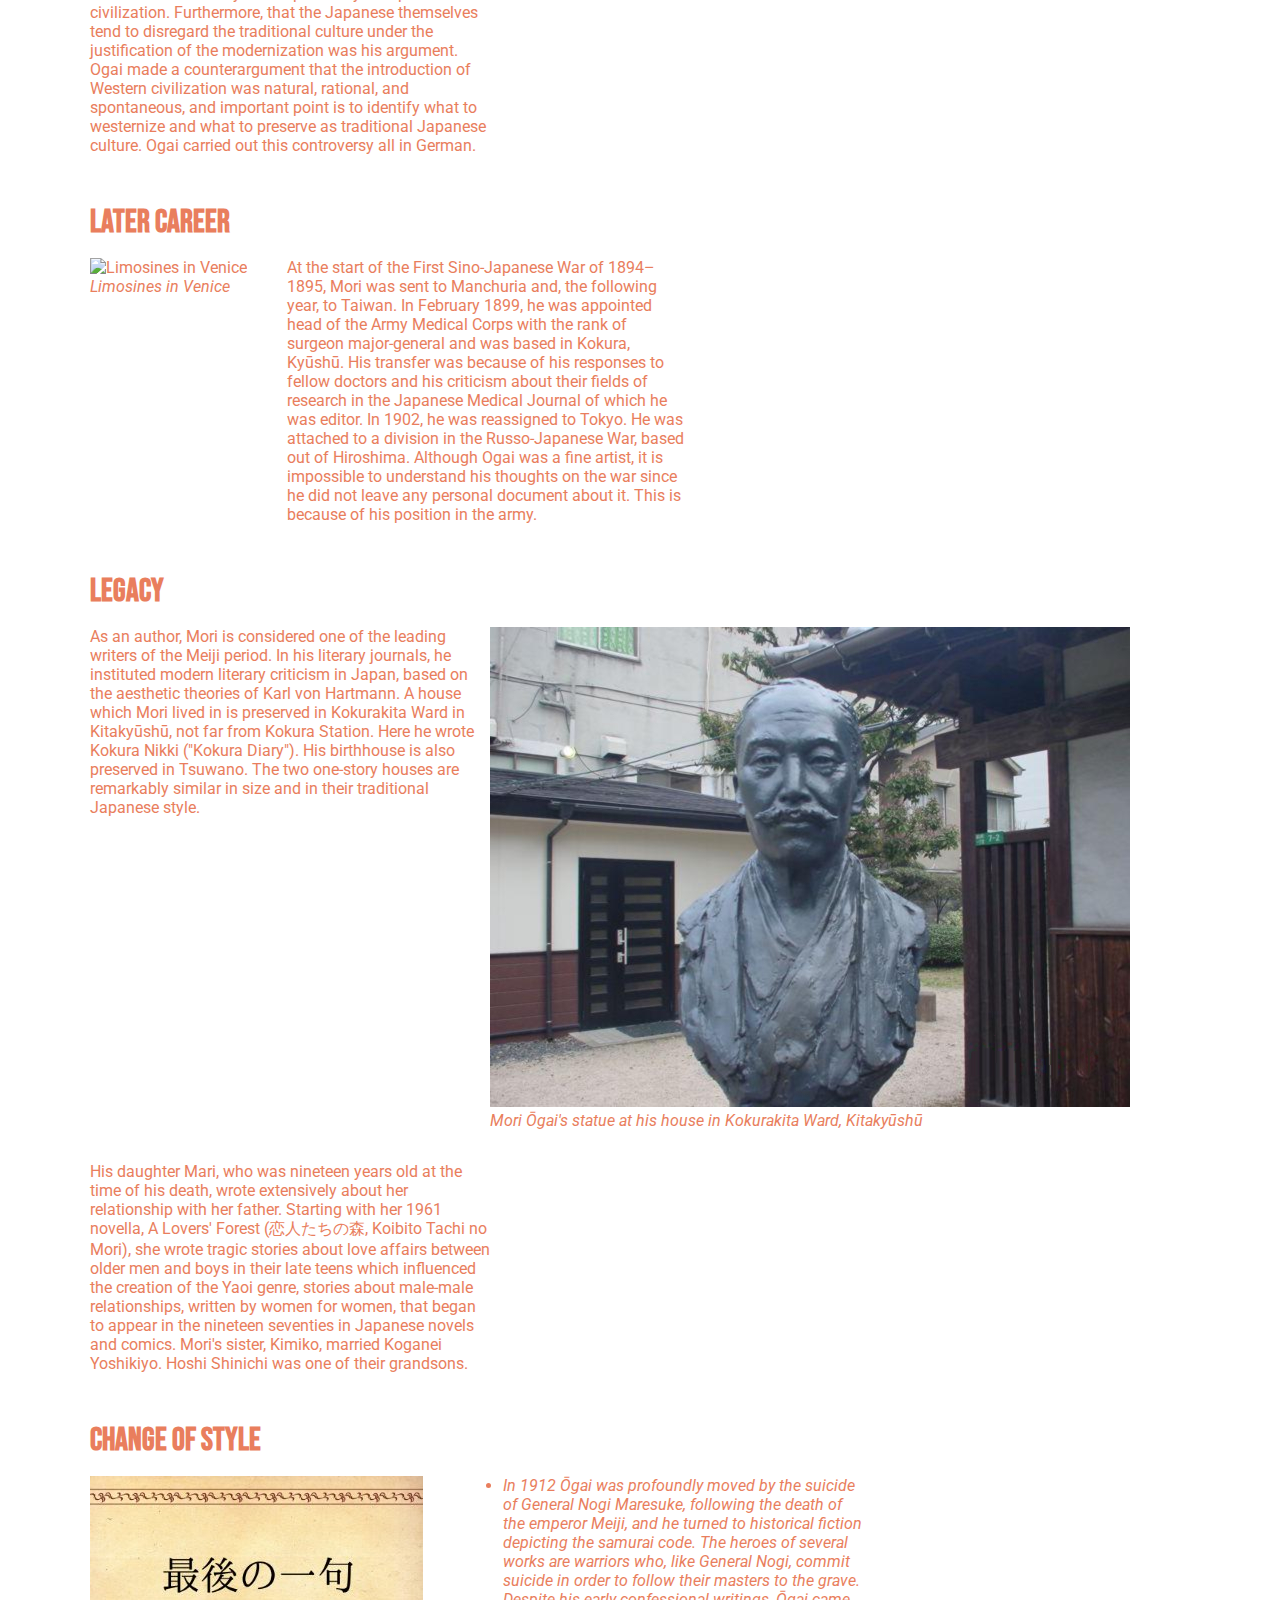
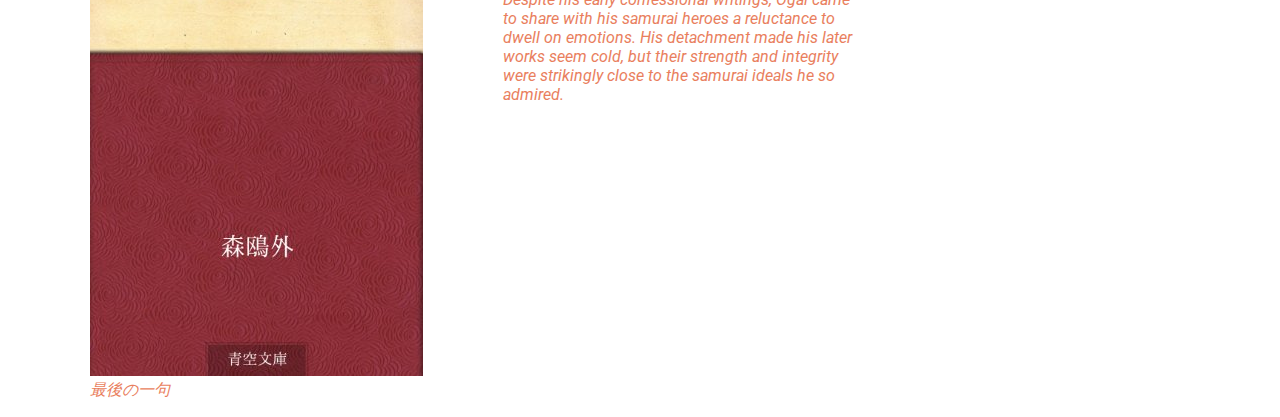
==== commit 48250db4: "112" ====
--- a/bio.html
+++ b/bio.html
@@ -103,65 +103,31 @@
             </p>
           </div>
         </section>
-        <section class="milan">
-          <h3>Style and beauty in Milan and the Lakes</h3>
+        <section class="legacy">
+          <h3>Legacy</h3>
           <div class="text">
             <p>
-              For big-city style and legendary landscapes, head to Italy’s
-              northwest. A day in Milan opens up a grand Gothic Duomo
-              (cathedral), Leonardo Da Vinci's Last Supper and world-class opera
-              at La Scala. A short train ride away, belle époque Lake Maggiore
-              harbours the beguiling Borromean Islands, specks of rock crowned
-              by ornate palaces and extravagant gardens. Or spend a few days at
-              glamorous Lake Como revelling in lake-lapped cocktail bars,
-              sumptuous villas, vintage speedboat trips and the
-              snowy-mountains-meets-azure-water scenery.
+              As an author, Mori is considered one of the leading writers of the Meiji period. In his literary journals, he instituted modern literary 
+              criticism in Japan, based on the aesthetic theories of Karl von Hartmann. A house which Mori lived in is preserved in Kokurakita Ward in 
+              Kitakyūshū, not far from Kokura Station. Here he wrote Kokura Nikki ("Kokura Diary"). His birthhouse is also preserved in Tsuwano. The 
+              two one-story houses are remarkably similar in size and in their traditional Japanese style.
             </p>
           </div>
           <figure>
-            <img src="images/IMG_0299.jpg" alt="Island in Lake Cuomo" />
-            <figcaption>Lake Cuomo, near Milan</figcaption>
+            <img src="Mori_Ogai_in_Kokura.jpg" alt="statue" />
+            <figcaption>Mori Ōgai's statue at his house in Kokurakita Ward, Kitakyūshū</figcaption>
           </figure>
         </section>
         <section class="cinqueterre">
-          <h3>Cinque Terre's harbours and hills</h3>
-          <figure>
-            <img
-              src="images/IMG_0920.jpg"
-              alt="Vernazza, Cinque Terre, Italy"
-            />
-            <figcaption>Vernazza, Cinque Terre, Italy</figcaption>
-          </figure>
           <div class="text">
             <p>
-              In Cinque Terre National Park terraced vineyards cling to sheer
-              hills traversed by improbably steep hiking trails, and villages
-              flow down to tiny harbours lined with restaurants and bars.
-              Ferries and a rattling rural train link the five villages. Allow
-              two to four days to hit the walking trails, swim in the sea, soak
-              up the atmosphere and re-charge.
+              His daughter Mari, who was nineteen years old at the time of his death, wrote extensively about her relationship with her father. 
+              Starting with her 1961 novella, A Lovers' Forest (恋人たちの森, Koibito Tachi no Mori), she wrote tragic stories about love affairs 
+              between older men and boys in their late teens which influenced the creation of the Yaoi genre, stories about male-male relationships, 
+              written by women for women, that began to appear in the nineteen seventies in Japanese novels and comics. Mori's sister, Kimiko, 
+              married Koganei Yoshikiyo. Hoshi Shinichi was one of their grandsons.
             </p>
           </div>
-        </section>
-        <section class="eatdrink">
-          <h3>Eating and drinking</h3>
-          <div class="text">
-            <p>
-              The diversity of regional cuisine alone is worth travelling to
-              Italy for. Bistecca alla fiorentina (Florence's iconic T-bone
-              steak); creamy Po plains risotto; olive oil and lemon-laced
-              grilled fish on Elba; espresso and sweet treats in Naples'
-              backstreets bars; fresh-from-the-wood-oven pizza al taglio (pizza
-              by the slice) in Rome. And as for sampling Brunello, Chianti,
-              Prosecco, Montepulciano and Soave wines in historic cellars and in
-              restaurants just yards from the vines – that’s an experience that
-              lingers for life.
-            </p>
-          </div>
-          <figure>
-            <img src="images/IMG_0519.jpg" alt="Bar in Milan" />
-            <figcaption>A Bar in Milan</figcaption>
-          </figure>
         </section>
         <section class="tips">
           <h3>Change of Style</h3>
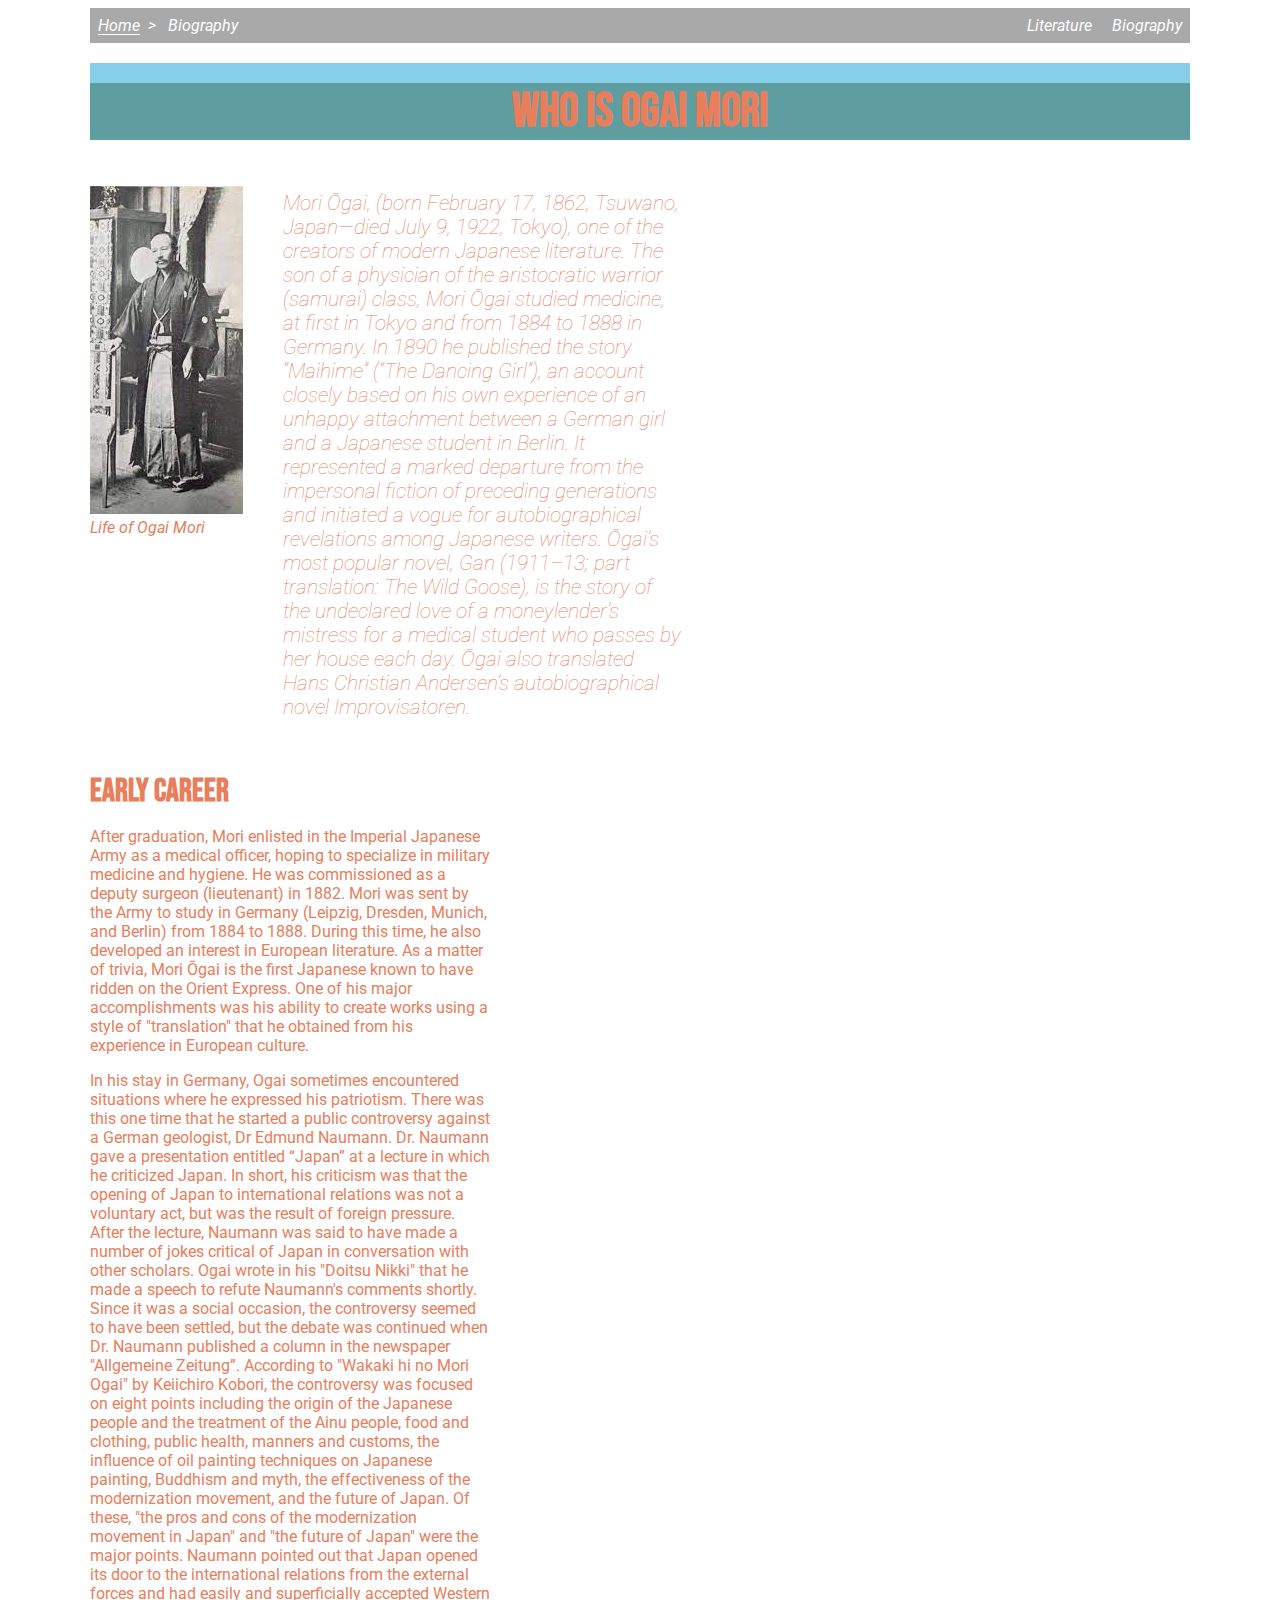
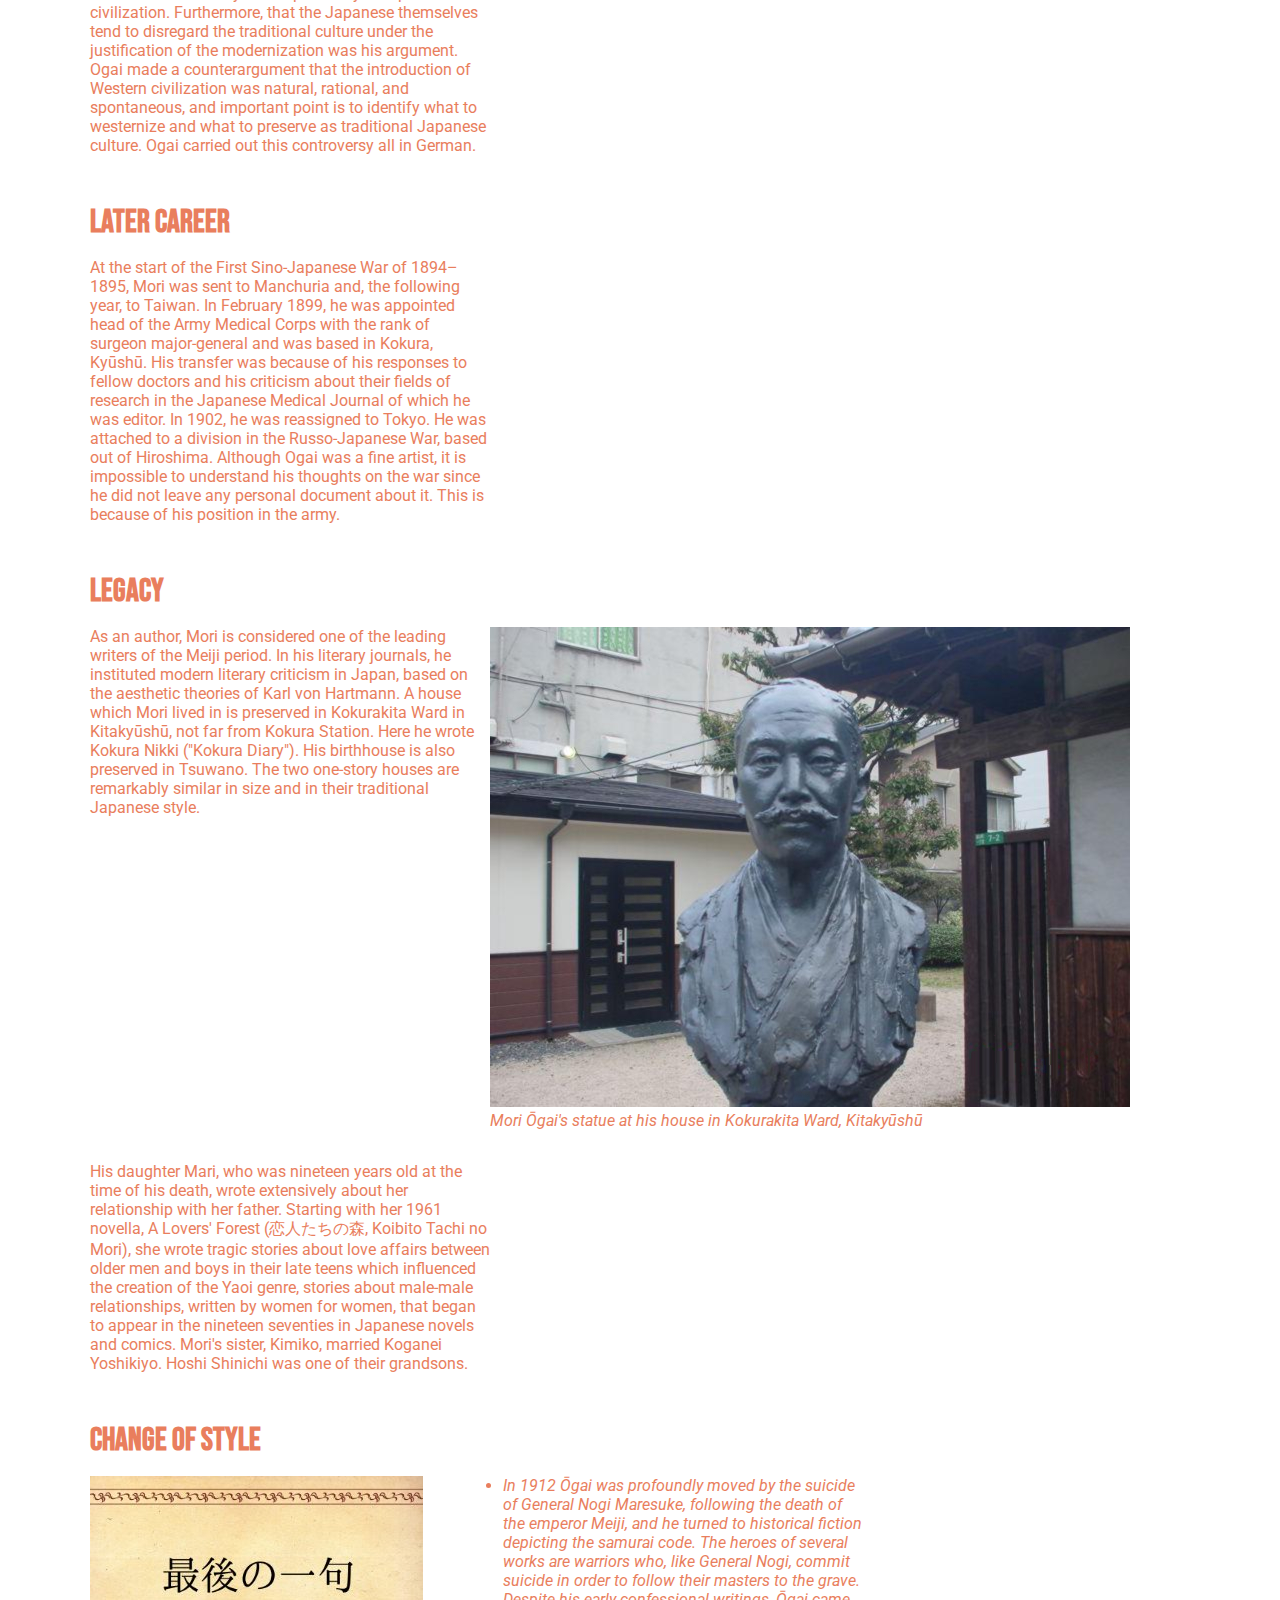
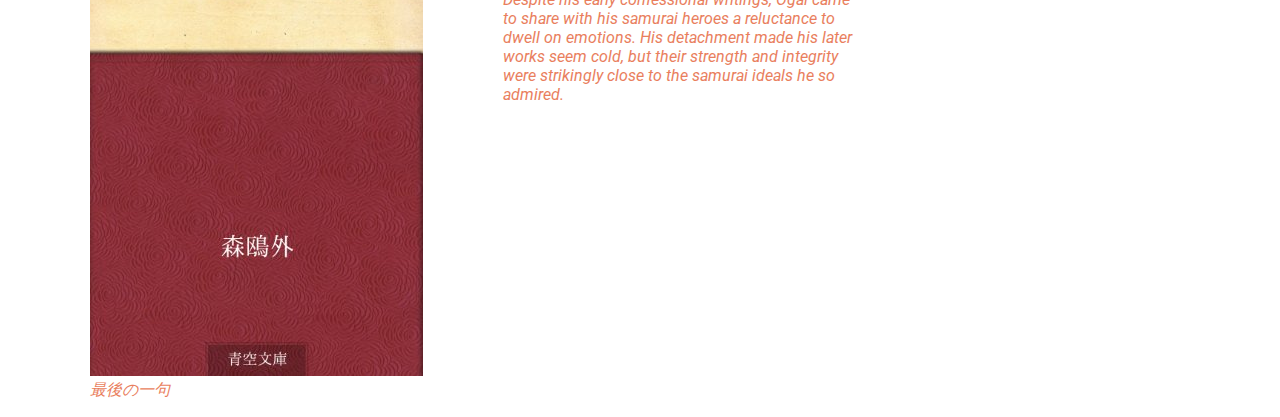
==== commit 47d55055: "22" ====
--- a/bio.html
+++ b/bio.html
@@ -88,10 +88,6 @@
         </section>
         <section class="later">
           <h3>Later Career</h3>
-          <figure>
-            <img src="images/IMG_1944.jpg" alt="Limosines in Venice" />
-            <figcaption>Limosines in Venice</figcaption>
-          </figure>
           <div class="text">
             <p>
               At the start of the First Sino-Japanese War of 1894–1895, Mori was sent to Manchuria and, the following year, to Taiwan. In February 1899, he 
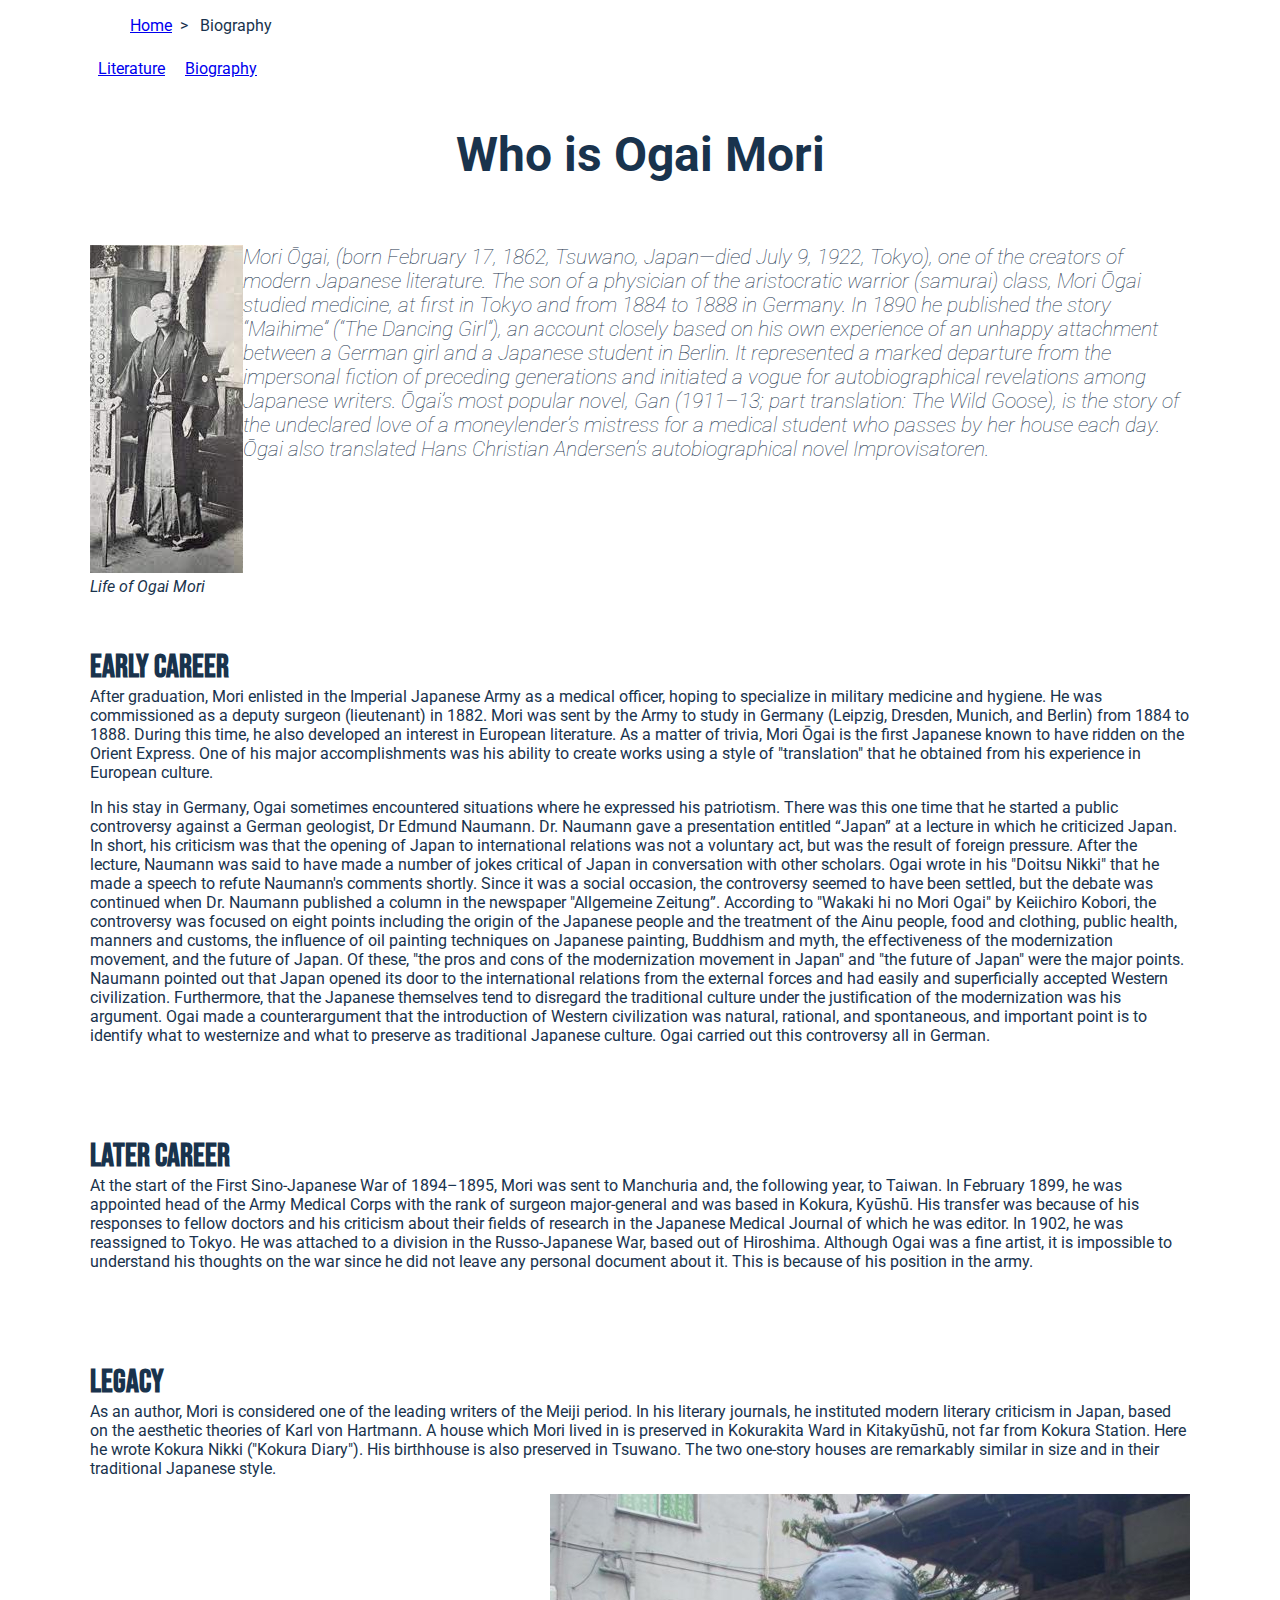
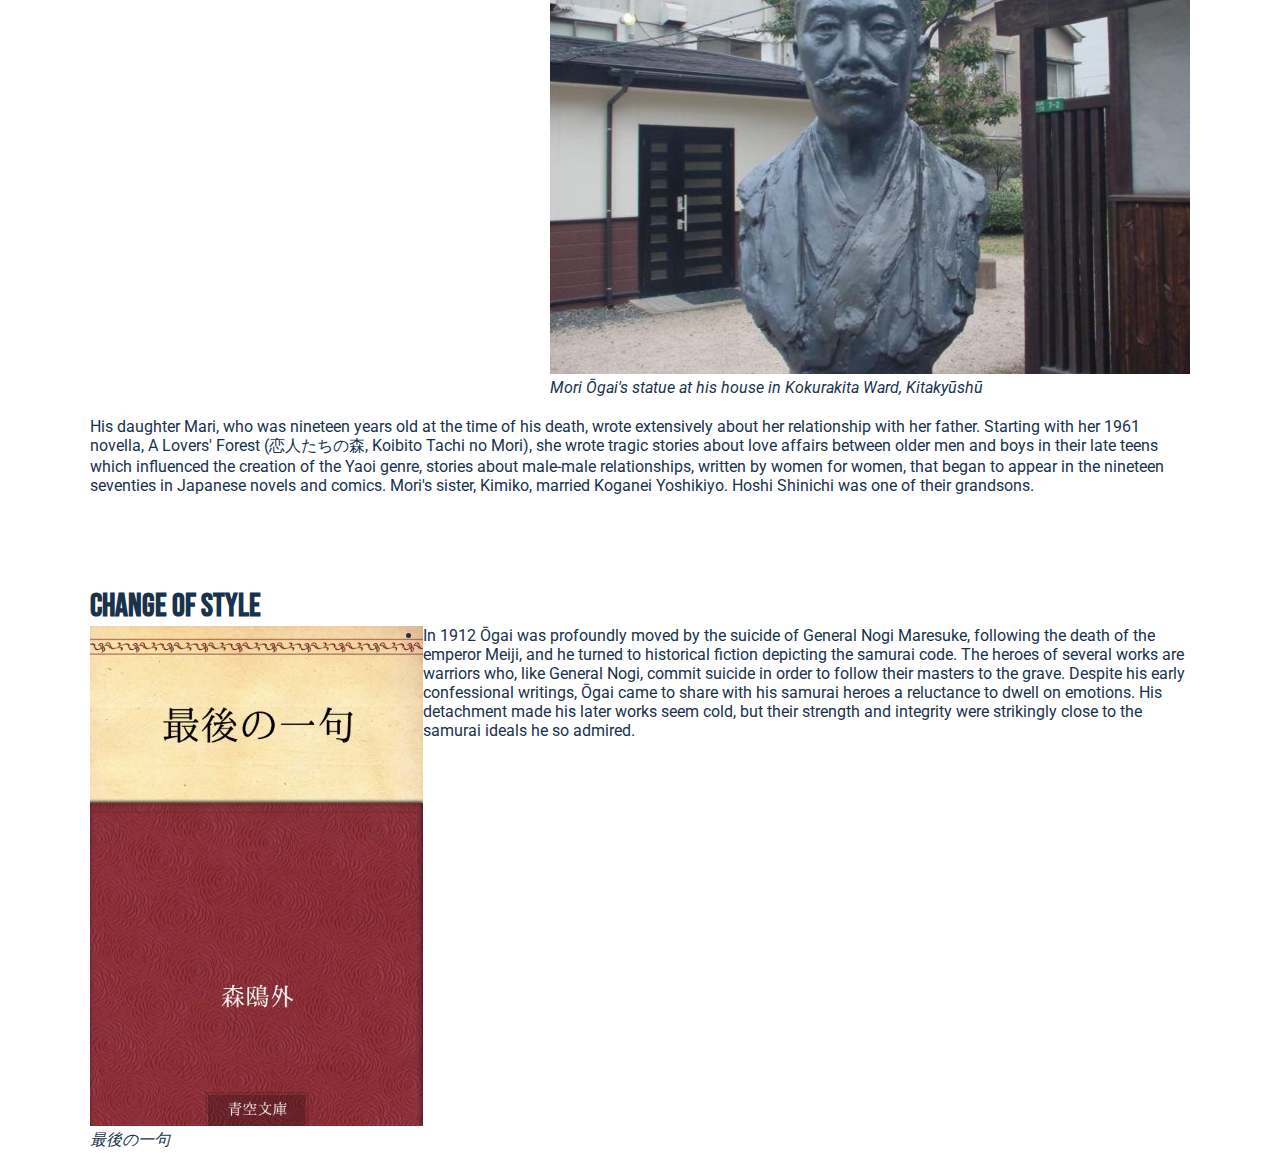
==== commit 47889d73: "111" ====
--- a/bio.html
+++ b/bio.html
@@ -2,7 +2,7 @@
 <html lang="en">
   <head>
     <meta charset="UTF-8" />
-    <title>Ogai Mori Biography</title>
+    <title>Ogai Mori Biography - Flex</title>
     <link
       href="https://fonts.googleapis.com/css2?family=Bebas+Neue&family=Roboto:ital,wght@0,300;0,700;1,100;1,300&display=swap"
       rel="stylesheet"
--- a/bio.css
+++ b/bio.css
@@ -1,195 +1,197 @@
 body {
-    color: hsl(14, 76%, 64%);
-    font-size: 16px;
-    font-family: "Roboto", sans-serif;
-    font-style: light;
-  }
-  
-  .content-wrapper {
-    margin-right: auto;
-    margin-left: auto;
-    max-width: 1100px;
-  }
-  
-  /* Top navigation bar */
-  
-  .navbar {
-    display: block;
-    width: 100%;
-    padding: 0;
-    background-color: darkgray;
-    text-align: right;
-  }
-  
-  /* Breadcrumb Menu */
-  
-  .breadcrumbs {
-    color: white;
-    font-style: italic;
-    display: inline-block;
-    float: left;
-    padding: 0;
-    margin-left: 0.5rem;
-    margin-top: 0.5rem;
-    margin-bottom: 0.5rem;
-  }
-  
-  .breadcrumbs li {
-    display: inline-block;
-  }
-  
-  .breadcrumbs li::after {
-    content: ">";
-    padding: 0 0.5em;
-  }
-  
-  .breadcrumbs li:last-child::after {
-    content: "";
-  }
-  
-  .breadcrumbs a {
-    color: white;
-    text-underline-offset: 3px;
-  }
-  
-  .breadcrumbs a:hover {
-    text-decoration: underline;
-    text-decoration-color: yellow;
-    text-decoration-thickness: 1.1em;
-    text-underline-offset: -0.9em;
-    text-decoration-skip-ink: none;
-  }
-  
-  /* main navigation menu */
-  
-  .main_nav {
-    padding: 0;
-    margin-top: 0.5rem;
-    margin-bottom: 0.5rem;
-  }
-  
-  .main_nav li {
-    display: inline-block;
-    margin: 0.5rem;
-  }
-  
-  .main_nav a {
-    text-decoration: none;
-    color: white;
-  }
-  
-  .main_nav a:hover {
-    text-decoration: underline;
-    text-decoration-color: orange;
-    text-decoration-thickness: 3px;
-    text-underline-offset: 6px;
-  }
-  
-  header {
-    clear: both;
-    text-align: center;
-    display: block;
-    width: 100%;
-    float: left;
-    margin-bottom: 30px;
-    background-color: skyblue;
-    display: flex;
-    flex-direction: column;
-  }
-  
-  h1 {
-    /*Heading for the entire article*/
-    background-color: cadetblue;
-    font-size: 3rem;
-    font-family: "Bebas Neue", sans-serif;
-    margin: 0;
-    margin-top: 20px;
-  }
-  
-  .byline {
-    background-color: seagreen;
-    font-family: "Bebas Neue", sans-serif;
-    font-size: 1.2rem;
-  }
-  
-  .author {
-    display: inline;
-  }
-  
-  .author-title {
-    display: inline;
-  }
-  
-  .byline .separator {
-    display: inline;
-  }
-  
-  main {
-  }
-  
-  section {
-    clear: both;
-  }
-  
-  h3 {
-    font-family: "Bebas Neue", sans-serif;
-    font-size: 2rem;
-    display: block;
-    float: left;
-    width: 100%;
-    margin-bottom: 0px;
-  }
-  
-  figure {
-    float: left;
-    display: inline-block;
-    margin-left: 0;
-  }
-  
-  img {
-  }
-  
-  figcaption {
-    font-style: italic;
-  }
-  
-  .text {
-    max-width: 400px;
-    float: left;
-    display: inline-block;
-  }
-  
-  .intro p {
-    font-weight: 100;
-    font-style: italic;
-    font-size: 1.3em;
-  }
-  
-  .early .text {
-    margin-right: 40px;
-  }
-  
-  .milan .text {
-    margin-right: 40px;
-  }
-  
-  .eatdrink .text {
-    margin-right: 40px;
-  }
-  
-  ul {
-    font-style: italic;
-  }
-  
-  li {
-    margin-bottom: 20px;
-  }
-  
-  footer {
-    background-color: lightgray;
-    color: white;
-    clear: both;
-    text-align: center;
-    padding-top: 0.5rem;
-    padding-bottom: 0.5rem;
-  }+  color: hsl(210, 51%, 20%);
+  font-size: 16px;
+  font-family: "Roboto", sans-serif;
+  font-style: light;
+}
+.content-wrapper {
+  margin-right: auto;
+  margin-left: auto;
+  max-width: 960px;
+  max-width: 1100px;
+}
+
+
+/* Top navigation bar */
+
+.navbar {
+@@ -22,7 +21,6 @@ body {
+  text-align: right;
+}
+}
+
+/* Breadcrumb Menu */
+
+.breadcrumbs {
+@@ -31,22 +29,22 @@ body {
+  display: inline-block;
+  float: left;
+  padding: 0;
+  margin-left: .5rem;
+  margin-top: .5rem;
+  margin-bottom: .5rem;
+  margin-left: 0.5rem;
+  margin-top: 0.5rem;
+  margin-bottom: 0.5rem;
+}
+}
+.breadcrumbs li {
+  display: inline-block;
+}
+
+.breadcrumbs li::after {
+  content: '>';
+  content: ">";
+  padding: 0 0.5em;
+}
+
+.breadcrumbs li:last-child::after {
+  content:'';
+  content: "";
+}
+
+.breadcrumbs a {
+@@ -62,18 +60,17 @@ body {
+  text-decoration-skip-ink: none;
+}
+}
+
+/* main navigation menu */
+
+.main_nav {
+  padding: 0;
+  margin-top: .5rem;
+  margin-bottom: .5rem;
+  margin-top: 0.5rem;
+  margin-bottom: 0.5rem;
+}
+
+.main_nav li {
+  display: inline-block;
+  margin: .5rem;
+  margin: 0.5rem;
+}
+
+.main_nav a {
+@@ -88,15 +85,17 @@ body {
+  text-underline-offset: 6px;
+}
+
+}
+
+header {
+  clear: both;
+  text-align: center;
+  display: block;
+  width: 100%;
+  float: left;
+  margin-bottom: 30px;
+  /*background-color: lightgray;*/
+  /*border: 5px solid black;*/
+}
+
+
+h1 {
+  /*Heading for the entire article*/
+  font-size: 3rem;
+@@ -123,76 +122,55 @@ h1 {
+}
+}
+main {
+
+}
+
+section {
+  clear: both;
+  margin-top: 60px;
+}
+
+h3 {
+  font-family: "Bebas Neue", sans-serif;
+  font-size: 2rem;
+  display: block;
+  float: left;
+  width: 100%;
+  margin-bottom: 0px;
+}
+
+figure {
+  float: right;
+  margin: 0px;
+  margin-bottom: 20px;
+  float: left;
+  display: inline-block;
+  margin-left: 0;
+}
+
+img {
+
+}
+
+figcaption {
+  font-style: italic;
+}
+
+.intro figure {
+.text {
+  max-width: 400px;
+  float: left;
+  margin-right: 40px;
+  display: inline-block;
+}
+}
+
+.intro p {
+  font-weight: 100;
+  font-style: italic;
+  font-size: 1.3em;
+}
+
+.early figure {
+  float: right;
+  margin-left: 40px;
+}
+
+.later figure {
+  float: left;
+  margin-right: 40px;
+}
+
+.legacy figure {
+  float: right;
+  margin-left: 40px;
+}
+
+.milan figure {
+  float: left;
+.tuscany .text {
+  margin-right: 40px;
+}
+}
+
+.cinqueterre figure {
+  float: right;
+  margin-left: 40px;
+}
+
+.eatdrink figure {
+  float: left;
+.milan .text {
+  margin-right: 40px;
+}
+}
+.tips figure {
+  float: left;
+.eatdrink .text {
+  margin-right: 40px;
+}
+}
+@@ -209,6 +187,6 @@ footer {
+  color: white;
+  clear: both;
+  text-align: center;
+  padding-top: .5rem;
+  padding-bottom: .5rem;
+  padding-top: 0.5rem;
+  padding-bottom: 0.5rem;
+}